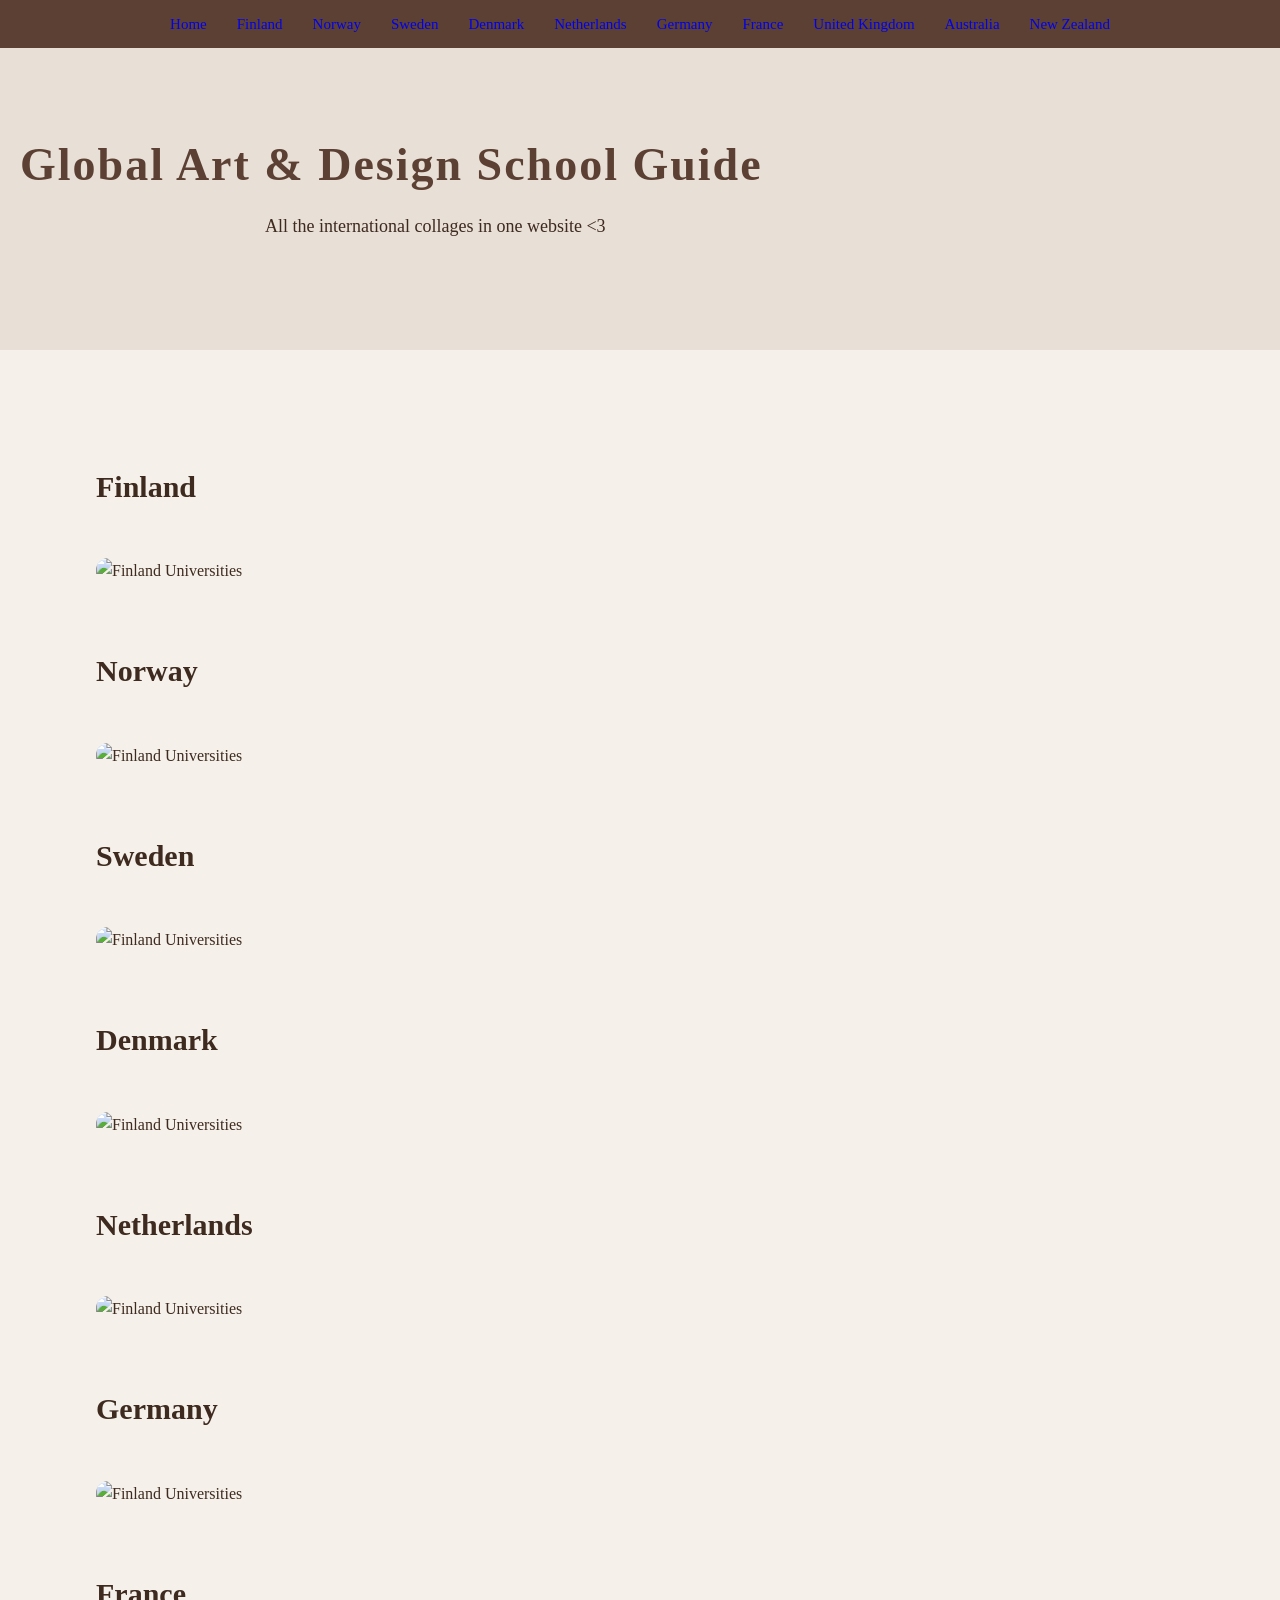
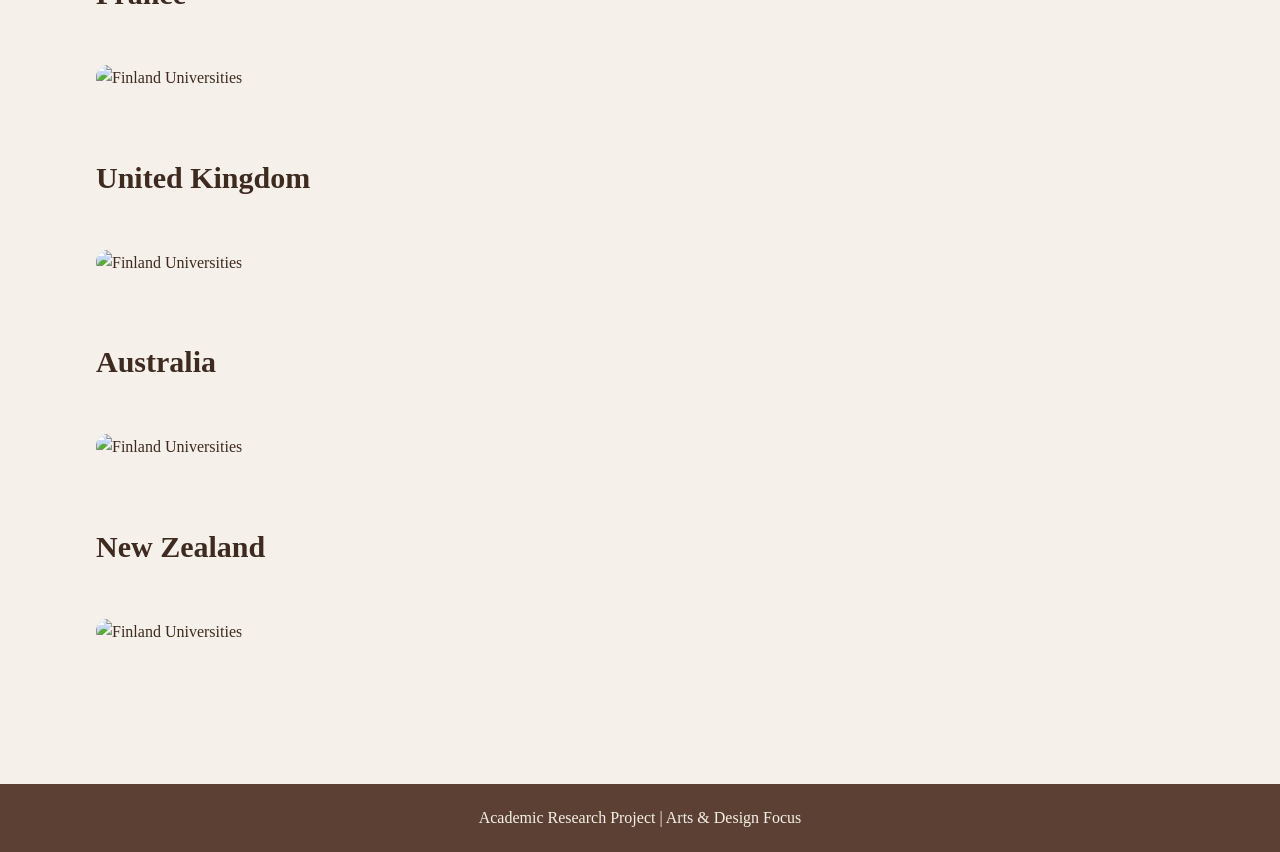
==== index.html @ 88b3e920 "index.html" ====
<!DOCTYPE html>
<html>
  <head>
    <title>Global Art and Design School Guide </title>
    <style>
      html{
        scrool-behavoir: smooth;
      }
      body{
        margin:0;
        font-family: cursive;
        background-color:#f5f1ea;
        color:#3e2a1f;
      }
      /*Navigation*/
      nav {
        background-color:#5c4033;
        padding: 15px 0;
        position: sticky;
        top:0;
        z-index:1000;
      }
      nav ul{
        list-style: none;
        display: flex;
        justify-content:center;
        gap: 30px;
        margin:0;
        padding:0;
      }
      nav a{
        text-decoration:none;
        color:f5f1wa;
        font-size:15px;
        letter-dpacing:1px;
      }
      nav a :hover{
        color:#e8dfd6;
      }
      /*header*/
      header{
        text-aling:center;
        padding:90px 20px;
        background-color:#e8dfd6;
      }
      header h1{
        margin:0;
        font-size: 46px;
        letter-spacing:2px;
        color:#5c4033;
      }
      header p{
        margin-top:20px;
        font-size:18px;
        max-width:750px;
        margin-left:auto;
        margin-right:auto;
        line-height:1.7;
      }
      .container{
        width:85%;
        margin:auto;
        padding:50px 0;
      }
      h2{
        boarder-bottom:3px solid #a67c52;
        padding-bottom: 10px;
        margin-top:70px;
        font-size:30px;
      }
      .country-intro{
        margin-top:15px;
        margin-bottom: 30px;
        font-size:16px;
        line-height:1.6;
      }
      .university-card{
        background-color:#e8dfd6;
        padding:25px;
        margin:25px 0;
        boder-left:6px solid #5c4033;
        boder-radius:8px;
      }
      .tag {
      display: inline-block;
      background-color: #a67c52;
      color: white;
      padding: 6px 12px;
      font-size: 13px;
      border-radius: 4px;
      margin-bottom: 10px;
    }

    footer {
      text-align: center;
      padding: 25px;
      background-color: #5c4033;
      color: #f5f1ea;
      margin-top: 60px;
    }
    .country-image {
      width: 100%;
      border-radius: 12px;
      margin-top: 20px;
    }
  </style>
</head>

<body>

<!-- NAVIGATION BAR -->

<nav>
  <ul>
    <li><a href="#home">Home</a></li>
    <li><a href="#finland">Finland</a></li>
    <li><a href="#norway">Norway</a></li>
    <li><a href="#sweden">Sweden</a></li>
    <li><a href="#denmark">Denmark</a></li>
    <li><a href="#netherlands">Netherlands</a></li>
    <li><a href="#germany">Germany</a></li>
    <li><a href="#france">France</a></li>
    <li><a href="#uk">United Kingdom</a></li>
    <li><a href="#australia">Australia</a></li>
    <li><a href="#newzealand">New Zealand</a></li>
  </ul>
</nav>
<!-- HOMEPAGE -->

<header id="home">
  <h1>Global Art & Design School Guide</h1>
  <p>
    All the international collages in one website <3
  </p>
</header>

<div class="container">

  <!-- FINLAND -->
  <section id="finland">
    <h2>Finland</h2>
   <div class="country-intro">
   <img src="finland.jpg" alt="Finland Universities" class="country-image">
   </div>
  </section>

  <!-- NORWAY -->
  <section id="norway">
    <h2>Norway</h2>
    <div class="country-intro">
    <img src="finland.jpg" alt="Finland Universities" class="country-image">
    </div>
  </section>

  <!-- SWEDEN -->
  <section id="sweden">
    <h2>Sweden</h2>
    <div class="country-intro">
    <img src="finland.jpg" alt="Finland Universities" class="country-image">
    </div>
  </section>

  <!-- DENMARK -->
  <section id="denmark">
    <h2>Denmark</h2>
    <div class="country-intro">
    <img src="finland.jpg" alt="Finland Universities" class="country-image">
    </div>
  </section>

  <!-- NETHERLANDS -->
  <section id="netherlands">
    <h2>Netherlands</h2>
    <div class="country-intro">
    <img src="finland.jpg" alt="Finland Universities" class="country-image">
    </div>
  </section>

  <!-- GERMANY -->
  <section id="germany">
    <h2>Germany</h2>
    <div class="country-intro">
    <img src="finland.jpg" alt="Finland Universities" class="country-image">
    </div>
  </section>

  <!-- FRANCE -->
  <section id="france">
    <h2>France</h2>
    <div class="country-intro">
    <img src="finland.jpg" alt="Finland Universities" class="country-image">
    </div>
  </section>

  <!-- UNITED KINGDOM -->
  <section id="uk">
    <h2>United Kingdom</h2>
    <div class="country-intro">
    <img src="finland.jpg" alt="Finland Universities" class="country-image">
    </div>
  </section>

  <!-- AUSTRALIA -->
  <section id="australia">
    <h2>Australia</h2>
    <div class="country-intro">
    <img src="finland.jpg" alt="Finland Universities" class="country-image">
    </div>
  </section>

  <!-- NEW ZEALAND -->
  <section id="newzealand">
    <h2>New Zealand</h2>
    <div class="country-intro">
    <img src="finland.jpg" alt="Finland Universities" class="country-image">
    </div>
  </section>

</div>

<footer>
  Academic Research Project | Arts & Design Focus
</footer>

</body>
</html>
        
        
      
        
    </style>
  </head>
</html>
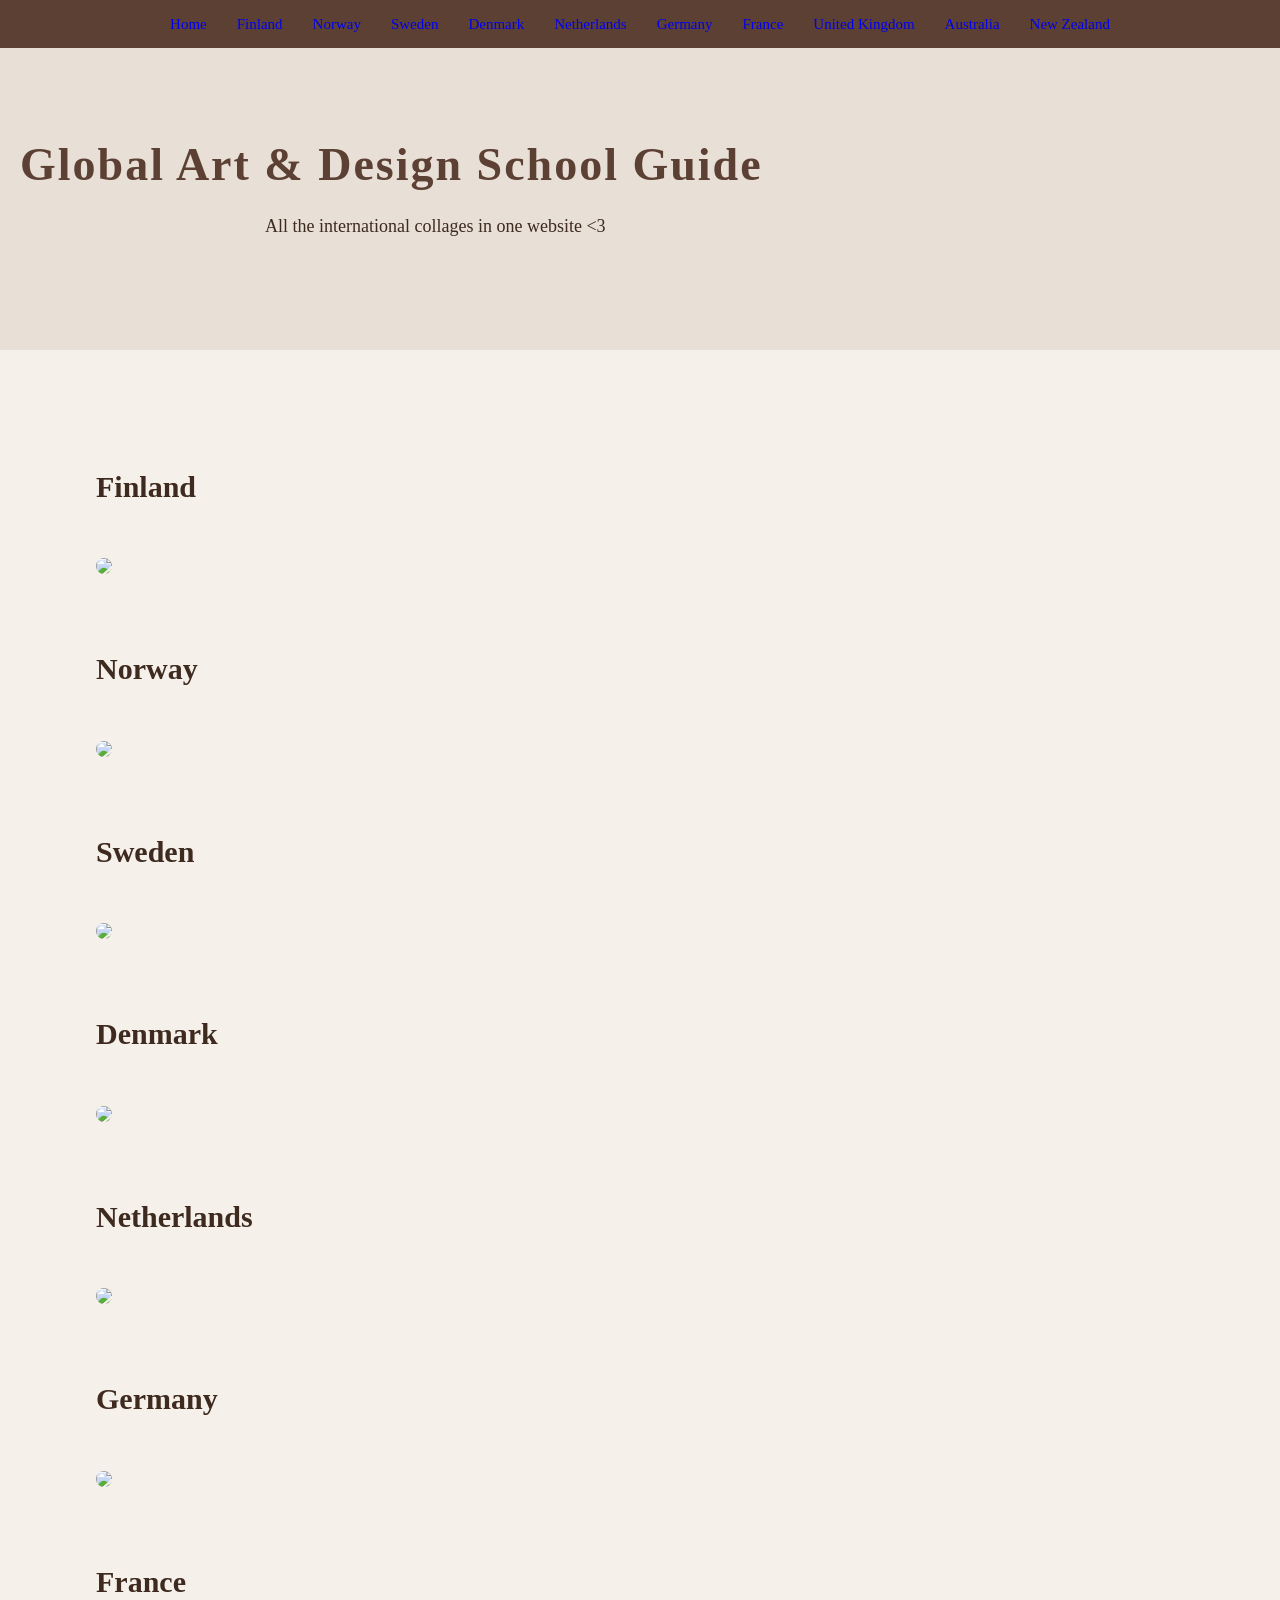
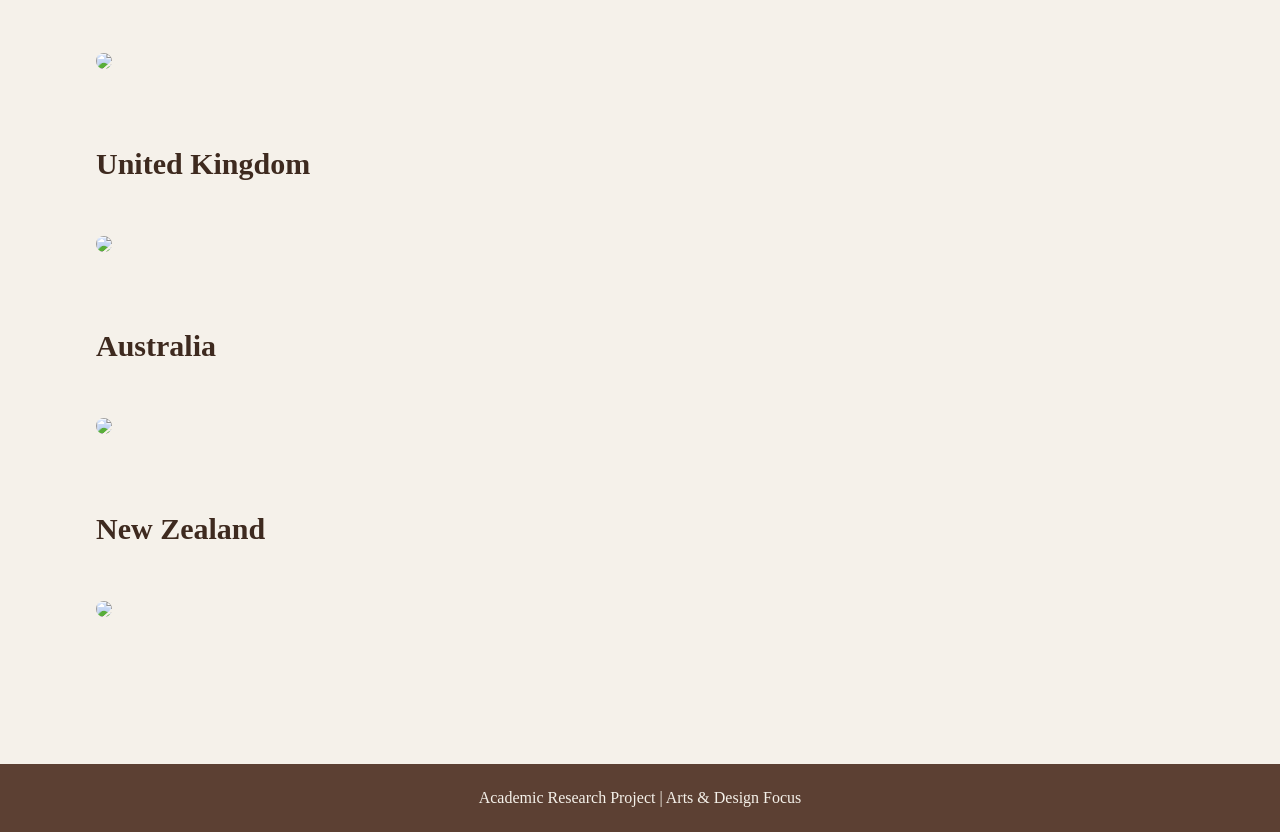
==== commit b23590c6: "index.html" ====
--- a/index.html
+++ b/index.html
@@ -140,7 +140,7 @@
   <section id="finland">
     <h2>Finland</h2>
    <div class="country-intro">
-   <img src="finland.jpg" alt="Finland Universities" class="country-image">
+   <img src="finland.jpg" class="country-image">
    </div>
   </section>
 
@@ -148,7 +148,7 @@
   <section id="norway">
     <h2>Norway</h2>
     <div class="country-intro">
-    <img src="finland.jpg" alt="Finland Universities" class="country-image">
+    <img src="norway.jpg" class="country-image">
     </div>
   </section>
 
@@ -156,7 +156,7 @@
   <section id="sweden">
     <h2>Sweden</h2>
     <div class="country-intro">
-    <img src="finland.jpg" alt="Finland Universities" class="country-image">
+    <img src="sweden.jpg" class="country-image">
     </div>
   </section>
 
@@ -164,7 +164,7 @@
   <section id="denmark">
     <h2>Denmark</h2>
     <div class="country-intro">
-    <img src="finland.jpg" alt="Finland Universities" class="country-image">
+    <img src="denmark.jpg" class="country-image">
     </div>
   </section>
 
@@ -172,7 +172,7 @@
   <section id="netherlands">
     <h2>Netherlands</h2>
     <div class="country-intro">
-    <img src="finland.jpg" alt="Finland Universities" class="country-image">
+    <img src="netherlands.jpg" class="country-image">
     </div>
   </section>
 
@@ -180,7 +180,7 @@
   <section id="germany">
     <h2>Germany</h2>
     <div class="country-intro">
-    <img src="finland.jpg" alt="Finland Universities" class="country-image">
+    <img src="germany.jpg" class="country-image">
     </div>
   </section>
 
@@ -188,7 +188,7 @@
   <section id="france">
     <h2>France</h2>
     <div class="country-intro">
-    <img src="finland.jpg" alt="Finland Universities" class="country-image">
+    <img src="france.jpg" class="country-image">
     </div>
   </section>
 
@@ -196,7 +196,7 @@
   <section id="uk">
     <h2>United Kingdom</h2>
     <div class="country-intro">
-    <img src="finland.jpg" alt="Finland Universities" class="country-image">
+    <img src="united kingdom.jpg" class="country-image">
     </div>
   </section>
 
@@ -204,7 +204,7 @@
   <section id="australia">
     <h2>Australia</h2>
     <div class="country-intro">
-    <img src="finland.jpg" alt="Finland Universities" class="country-image">
+    <img src="australia.jpg" class="country-image">
     </div>
   </section>
 
@@ -212,7 +212,7 @@
   <section id="newzealand">
     <h2>New Zealand</h2>
     <div class="country-intro">
-    <img src="finland.jpg" alt="Finland Universities" class="country-image">
+    <img src="new zealand.jpg" class="country-image">
     </div>
   </section>
 
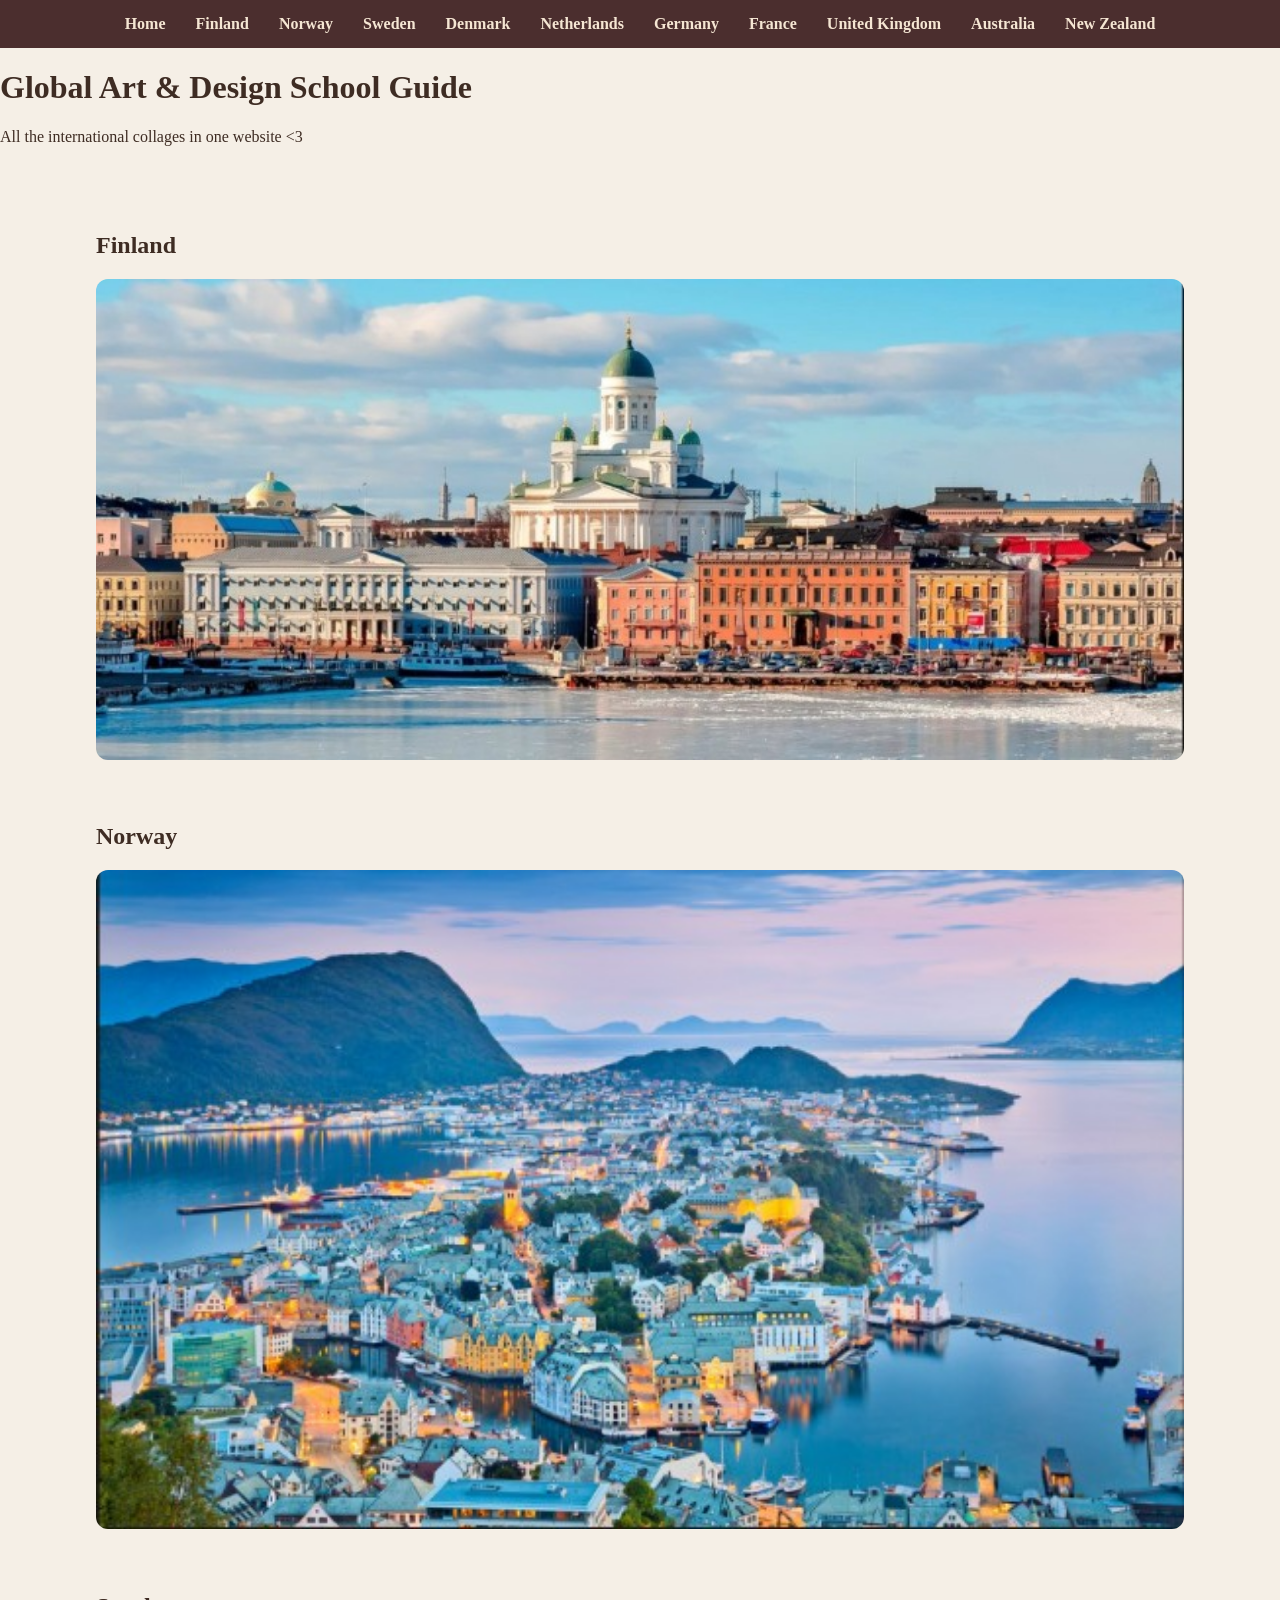
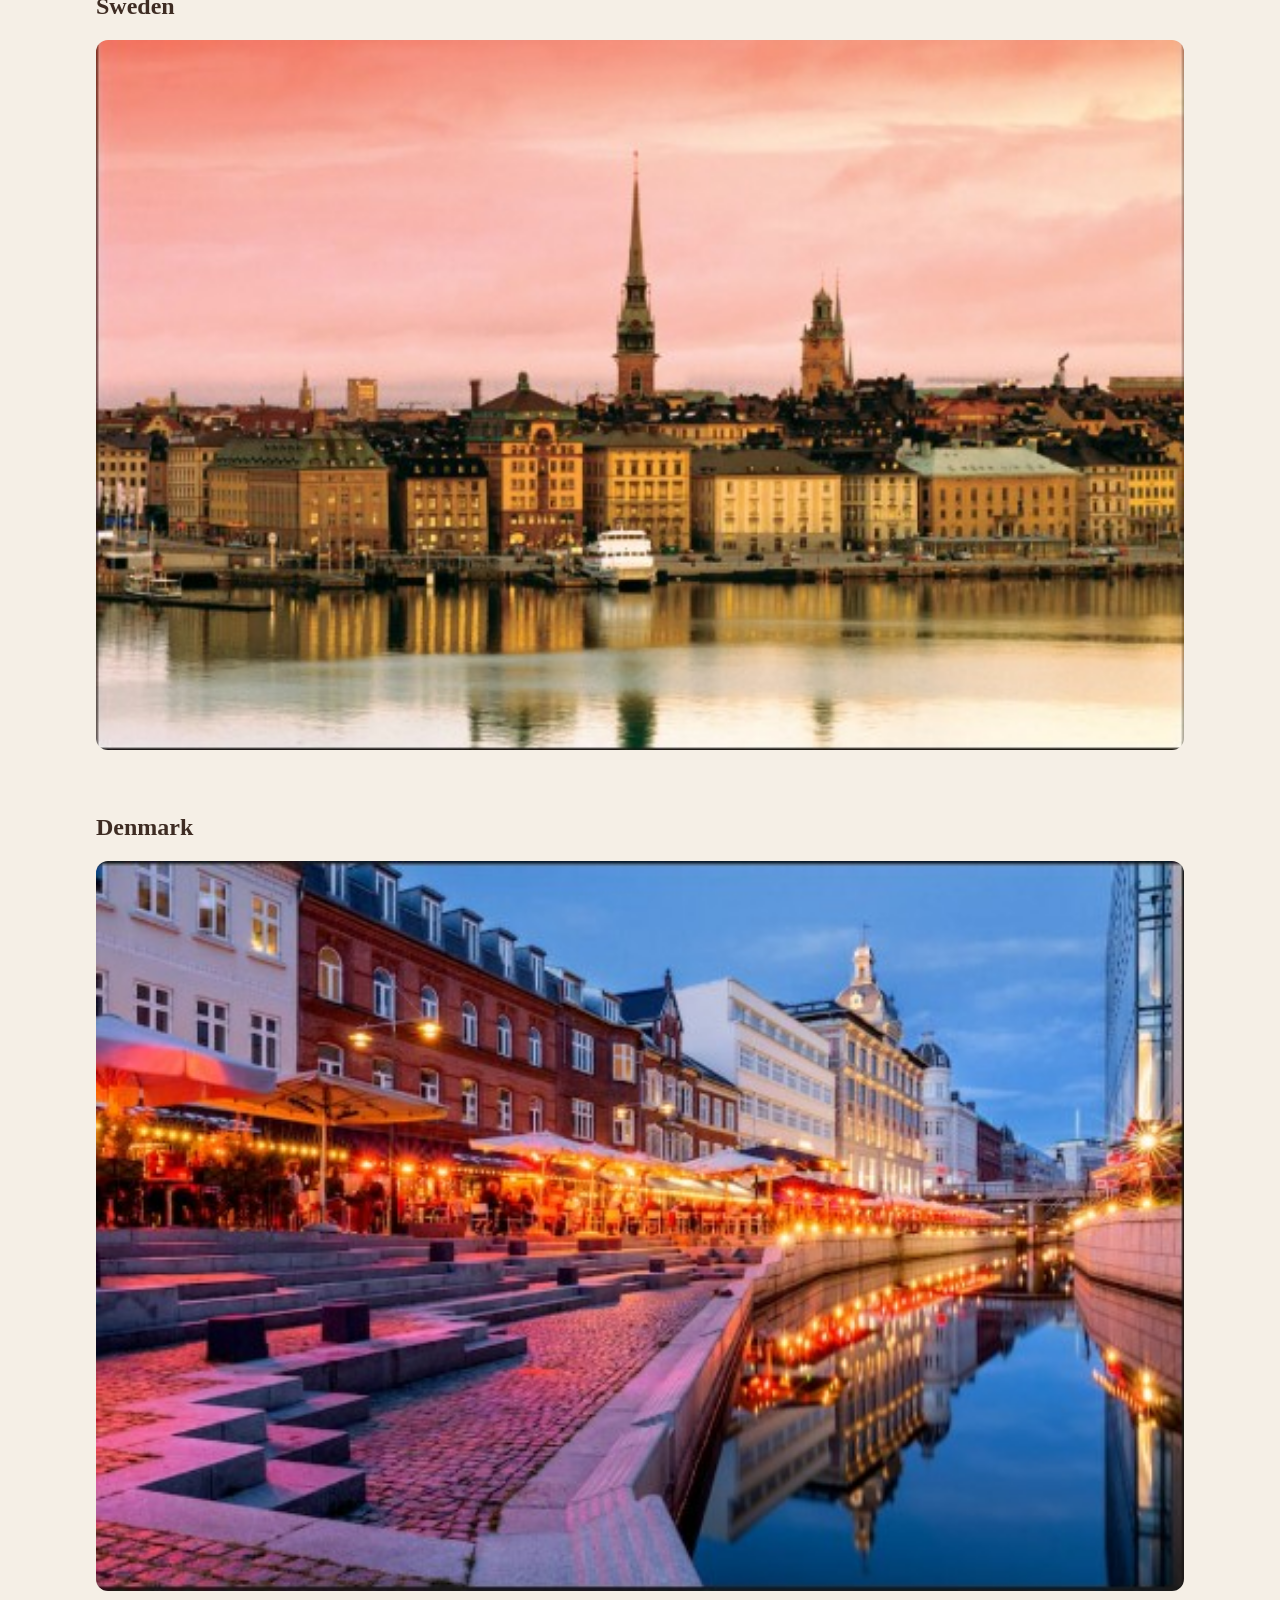
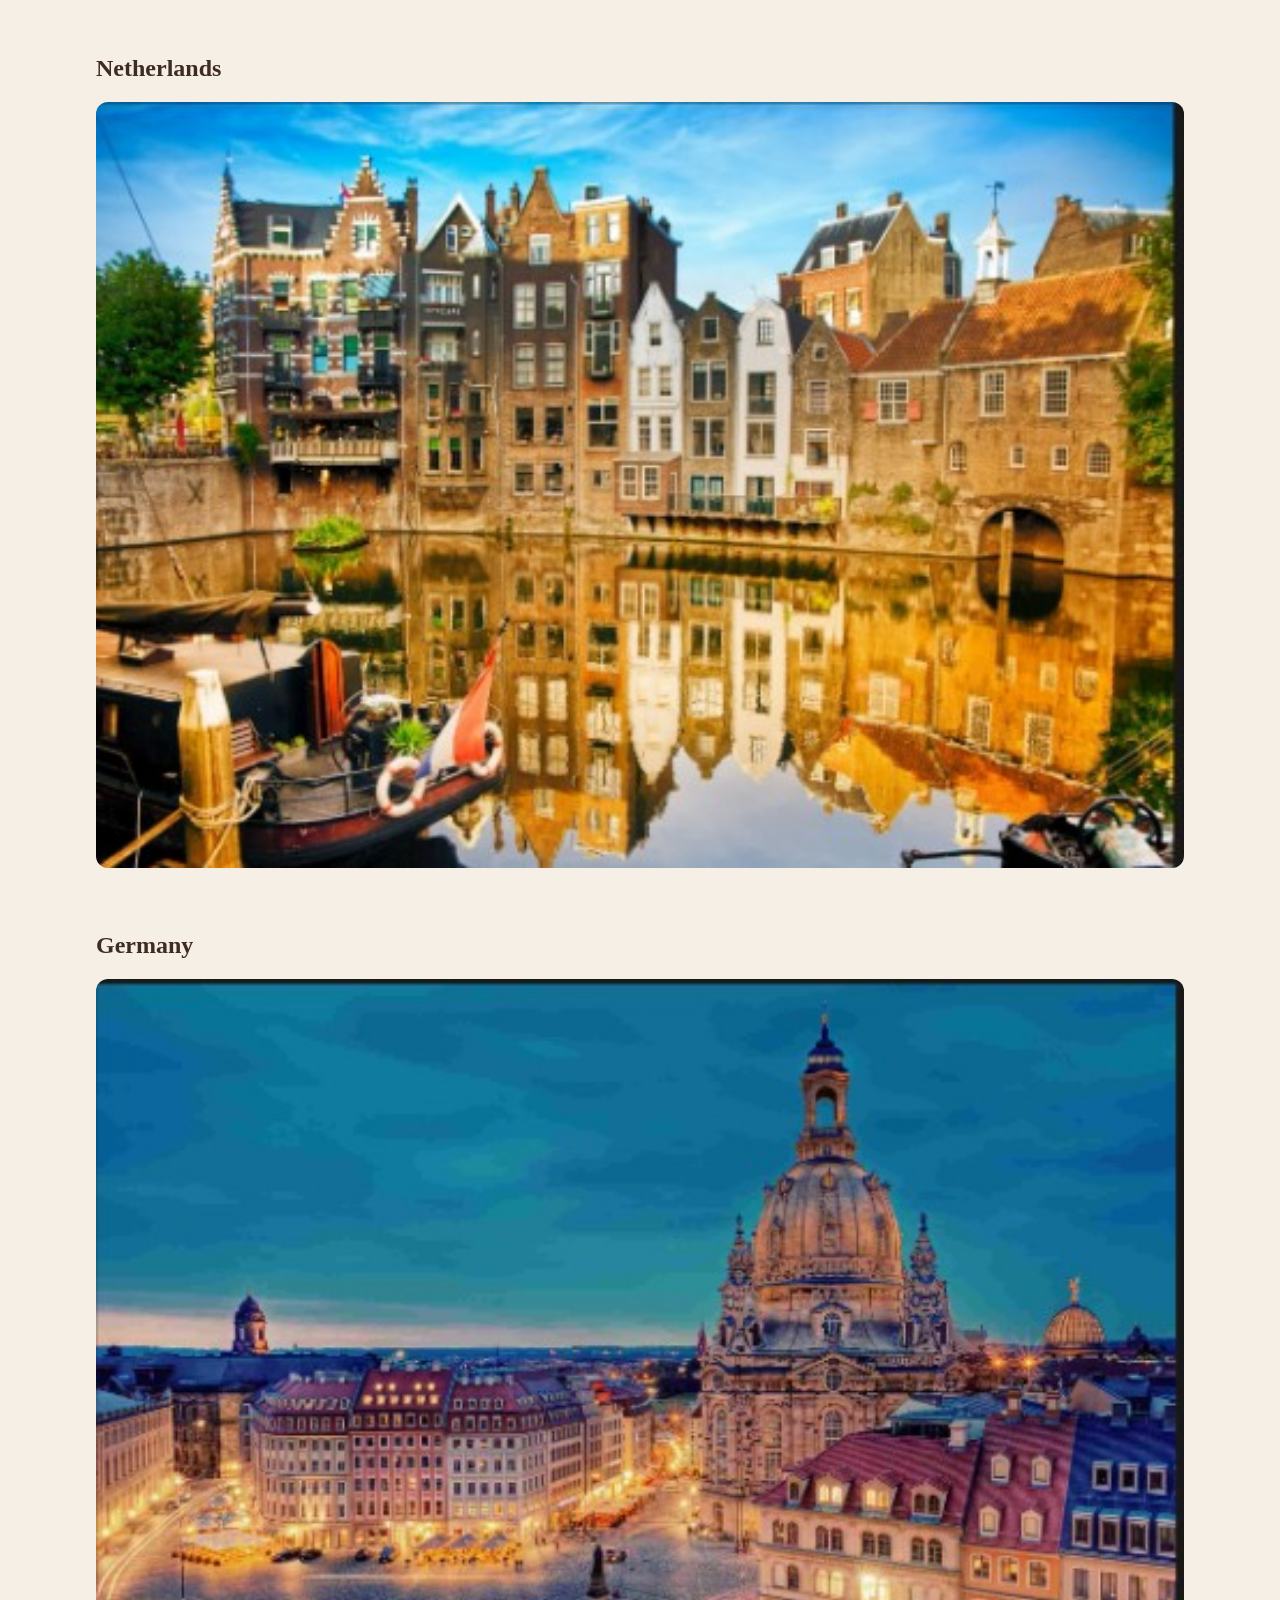
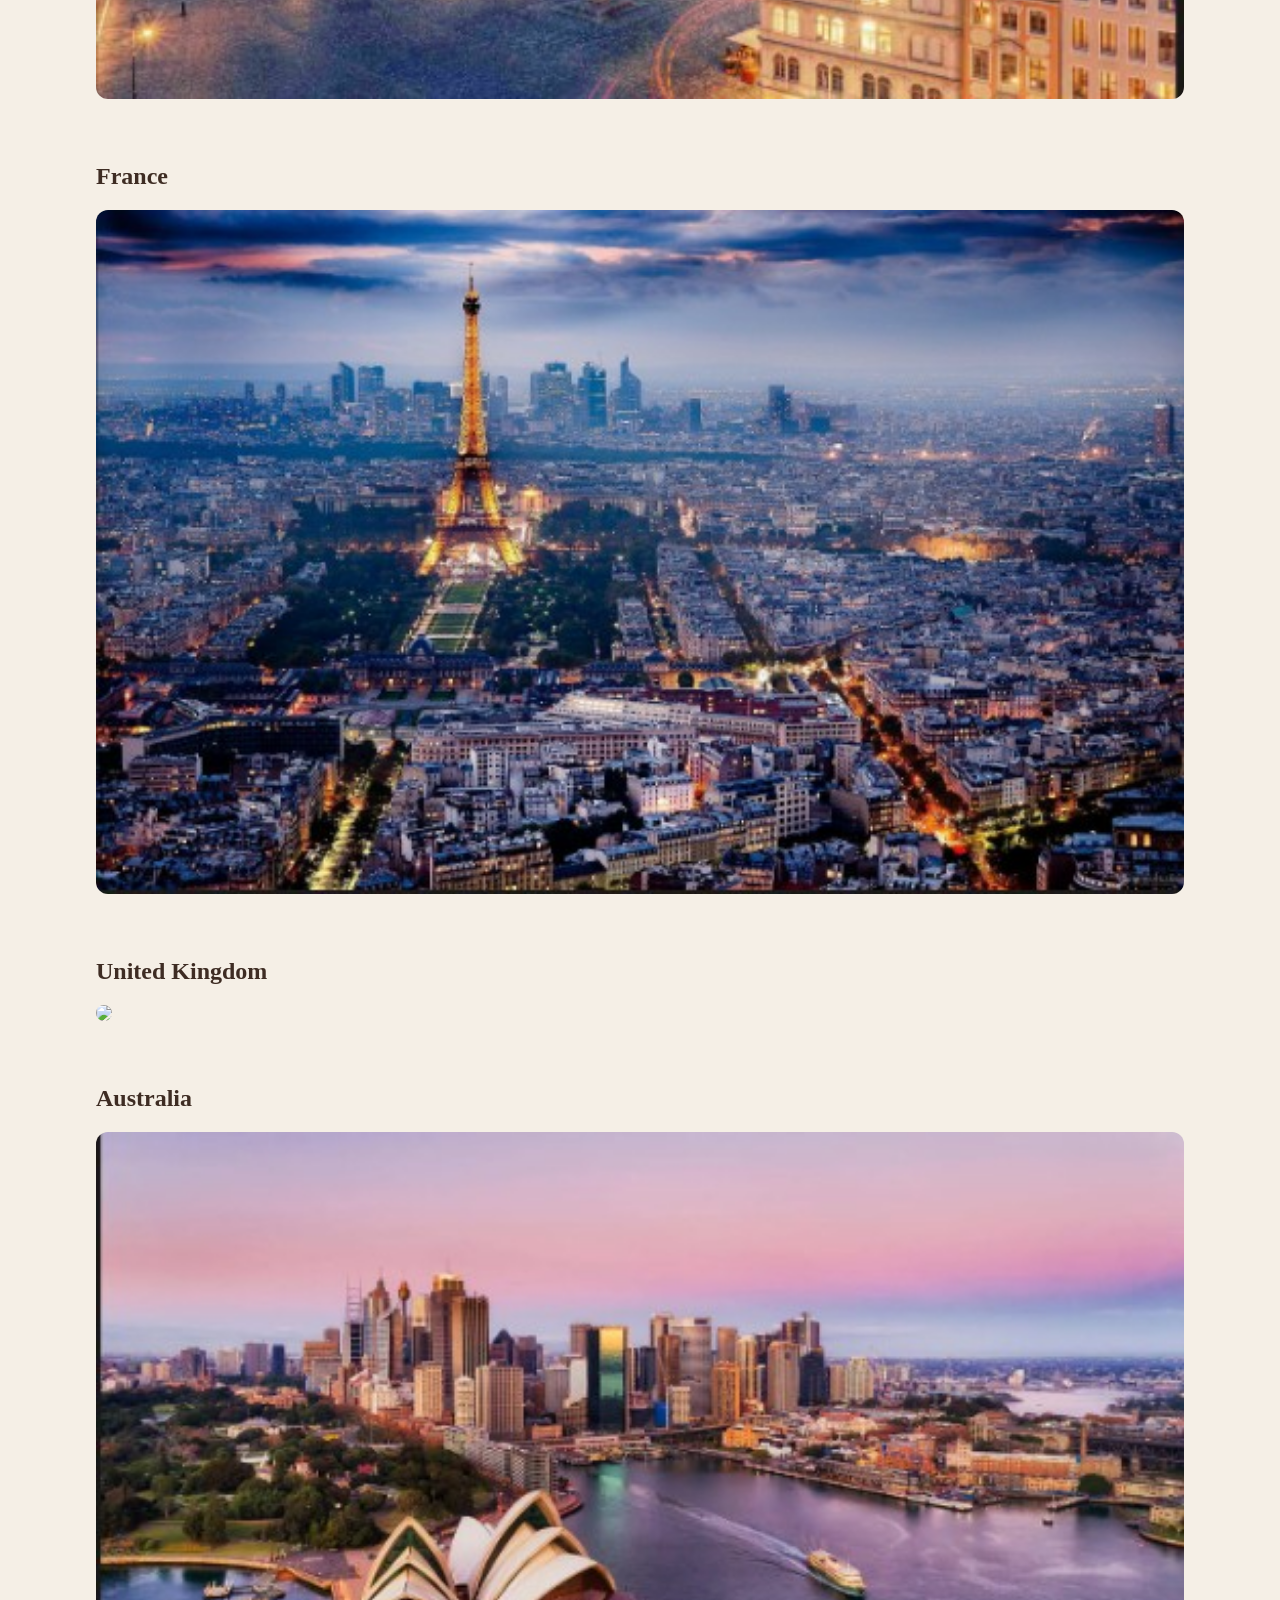
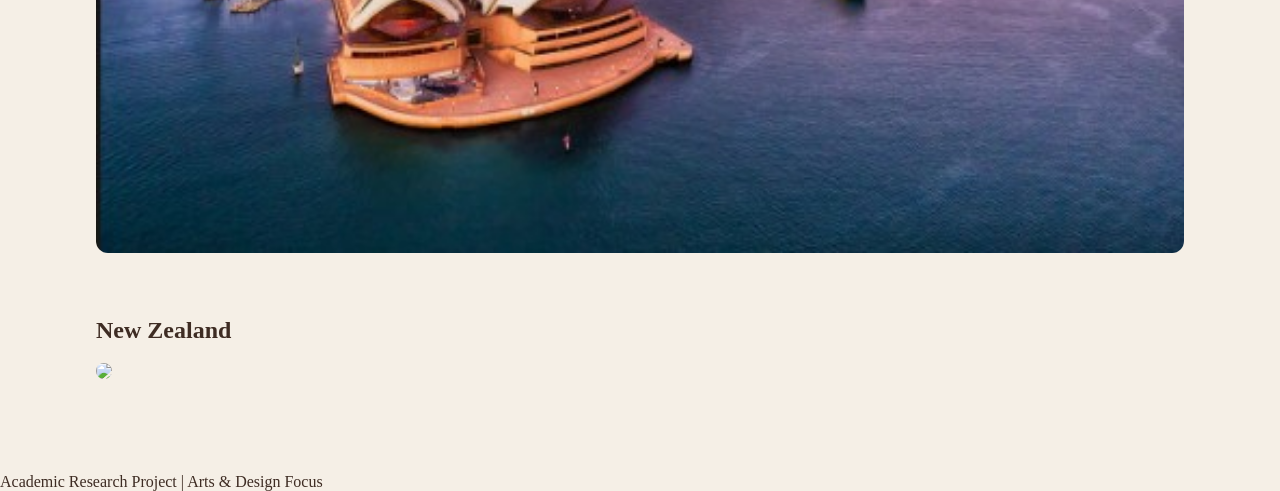
==== commit 783f1da4: "index.html" ====
--- a/index.html
+++ b/index.html
@@ -2,108 +2,7 @@
 <html>
   <head>
     <title>Global Art and Design School Guide </title>
-    <style>
-      html{
-        scrool-behavoir: smooth;
-      }
-      body{
-        margin:0;
-        font-family: cursive;
-        background-color:#f5f1ea;
-        color:#3e2a1f;
-      }
-      /*Navigation*/
-      nav {
-        background-color:#5c4033;
-        padding: 15px 0;
-        position: sticky;
-        top:0;
-        z-index:1000;
-      }
-      nav ul{
-        list-style: none;
-        display: flex;
-        justify-content:center;
-        gap: 30px;
-        margin:0;
-        padding:0;
-      }
-      nav a{
-        text-decoration:none;
-        color:f5f1wa;
-        font-size:15px;
-        letter-dpacing:1px;
-      }
-      nav a :hover{
-        color:#e8dfd6;
-      }
-      /*header*/
-      header{
-        text-aling:center;
-        padding:90px 20px;
-        background-color:#e8dfd6;
-      }
-      header h1{
-        margin:0;
-        font-size: 46px;
-        letter-spacing:2px;
-        color:#5c4033;
-      }
-      header p{
-        margin-top:20px;
-        font-size:18px;
-        max-width:750px;
-        margin-left:auto;
-        margin-right:auto;
-        line-height:1.7;
-      }
-      .container{
-        width:85%;
-        margin:auto;
-        padding:50px 0;
-      }
-      h2{
-        boarder-bottom:3px solid #a67c52;
-        padding-bottom: 10px;
-        margin-top:70px;
-        font-size:30px;
-      }
-      .country-intro{
-        margin-top:15px;
-        margin-bottom: 30px;
-        font-size:16px;
-        line-height:1.6;
-      }
-      .university-card{
-        background-color:#e8dfd6;
-        padding:25px;
-        margin:25px 0;
-        boder-left:6px solid #5c4033;
-        boder-radius:8px;
-      }
-      .tag {
-      display: inline-block;
-      background-color: #a67c52;
-      color: white;
-      padding: 6px 12px;
-      font-size: 13px;
-      border-radius: 4px;
-      margin-bottom: 10px;
-    }
-
-    footer {
-      text-align: center;
-      padding: 25px;
-      background-color: #5c4033;
-      color: #f5f1ea;
-      margin-top: 60px;
-    }
-    .country-image {
-      width: 100%;
-      border-radius: 12px;
-      margin-top: 20px;
-    }
-  </style>
+    <link rel="stylesheet" href="style.css">
 </head>
 
 <body>
--- a/style.css
+++ b/style.css
@@ -0,0 +1,67 @@
+/* GENERAL */
+body {
+  margin: 0;
+  font-family: Georgia, serif;
+  background-color: #f5efe6;
+  color: #3e2c23;
+}
+
+/* NAVIGATION */
+nav {
+  background-color: #4b2e2e;
+  padding: 15px 0;
+}
+
+nav ul {
+  list-style: none;
+  display: flex;
+  justify-content: center;
+  gap: 30px;
+  margin: 0;
+  padding: 0;
+}
+
+nav a {
+  color: #f5e6d3;
+  text-decoration: none;
+  font-weight: bold;
+}
+
+nav a:hover {
+  color: #d2b48c;
+}
+
+/* CONTAINER */
+.container {
+  width: 85%;
+  margin: auto;
+  padding: 50px 0;
+}
+
+/* SECTION TITLE */
+.section-title {
+  border-bottom: 2px solid #c2a27c;
+  padding-bottom: 10px;
+  margin-bottom: 25px;
+}
+
+/* IMAGE */
+.country-image {
+  width: 100%;
+  border-radius: 12px;
+  margin-bottom: 40px;
+}
+
+/* UNIVERSITY CARD */
+.university {
+  background-color: #fff8f0;
+  padding: 25px;
+  border-radius: 12px;
+  margin-bottom: 30px;
+  box-shadow: 0 4px 10px rgba(0,0,0,0.08);
+}
+
+.university h3 {
+  margin-top: 0;
+  color: #5c3a2e;
+}
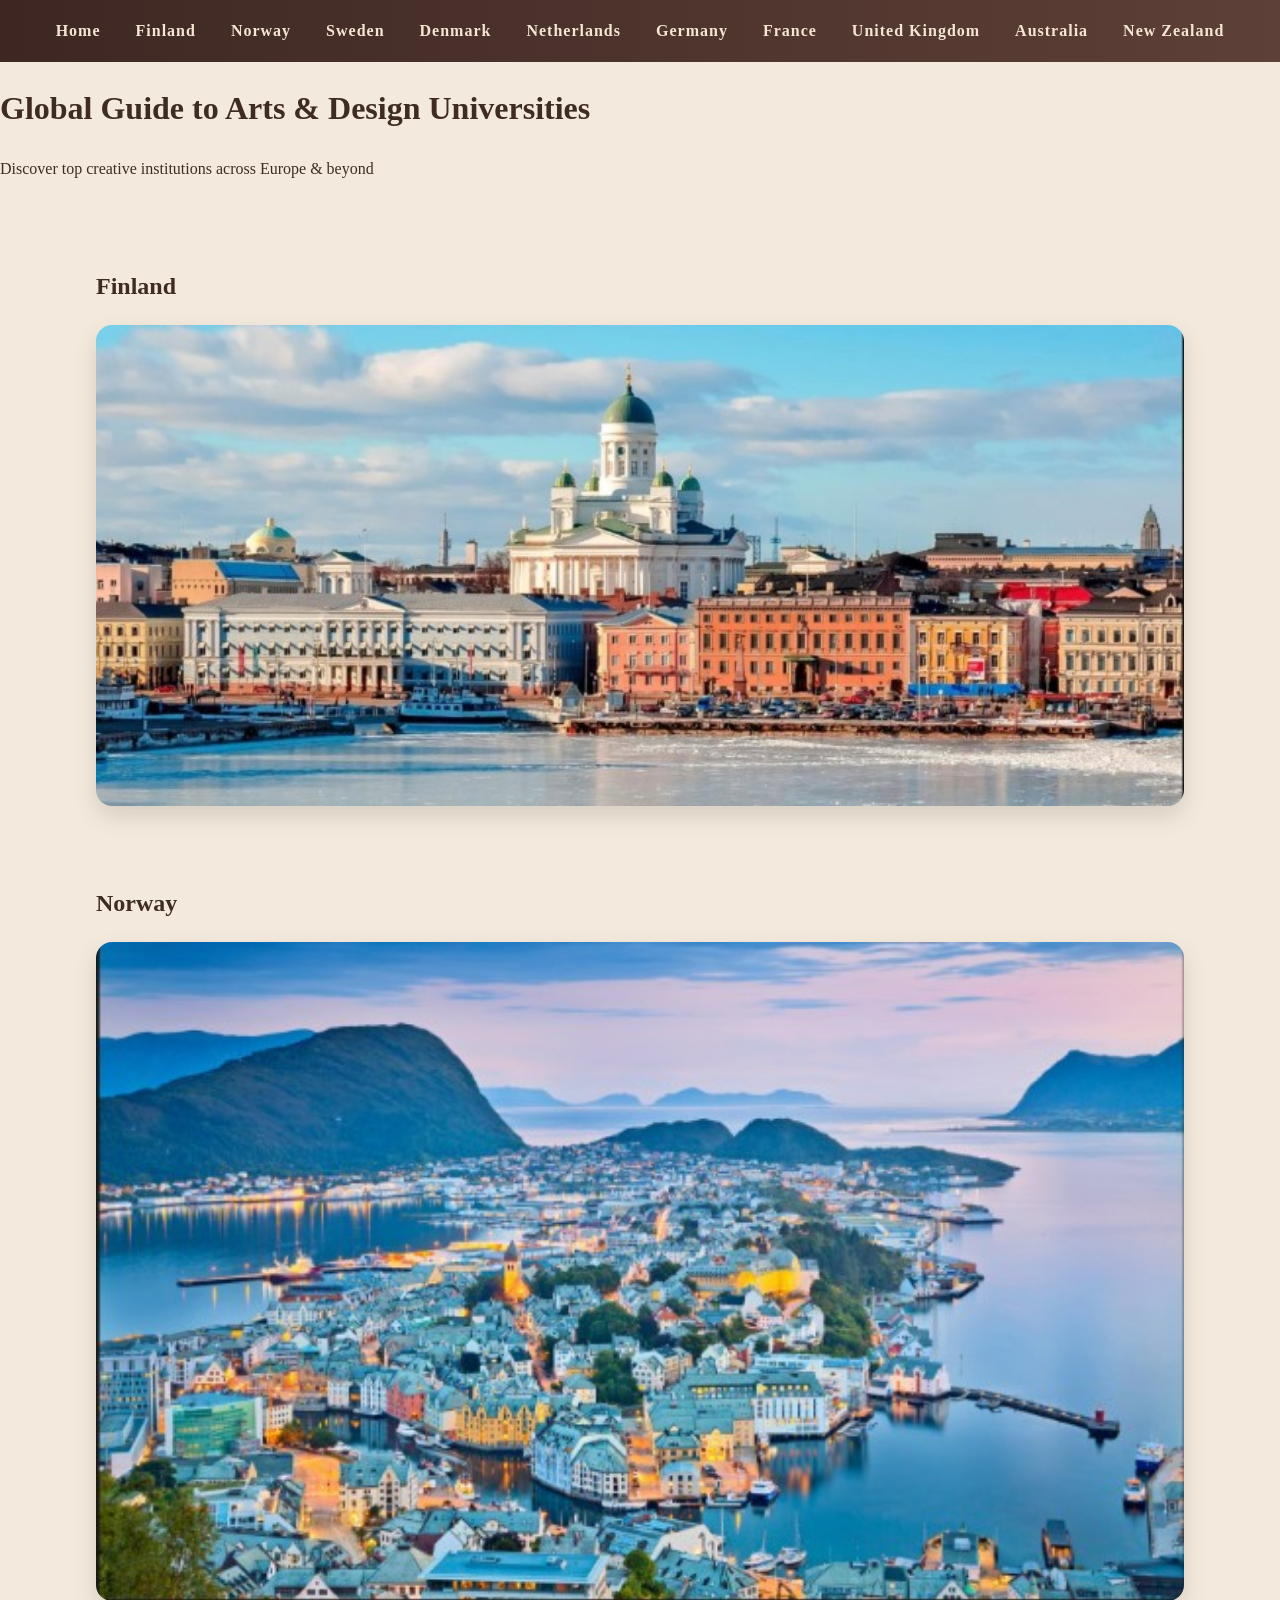
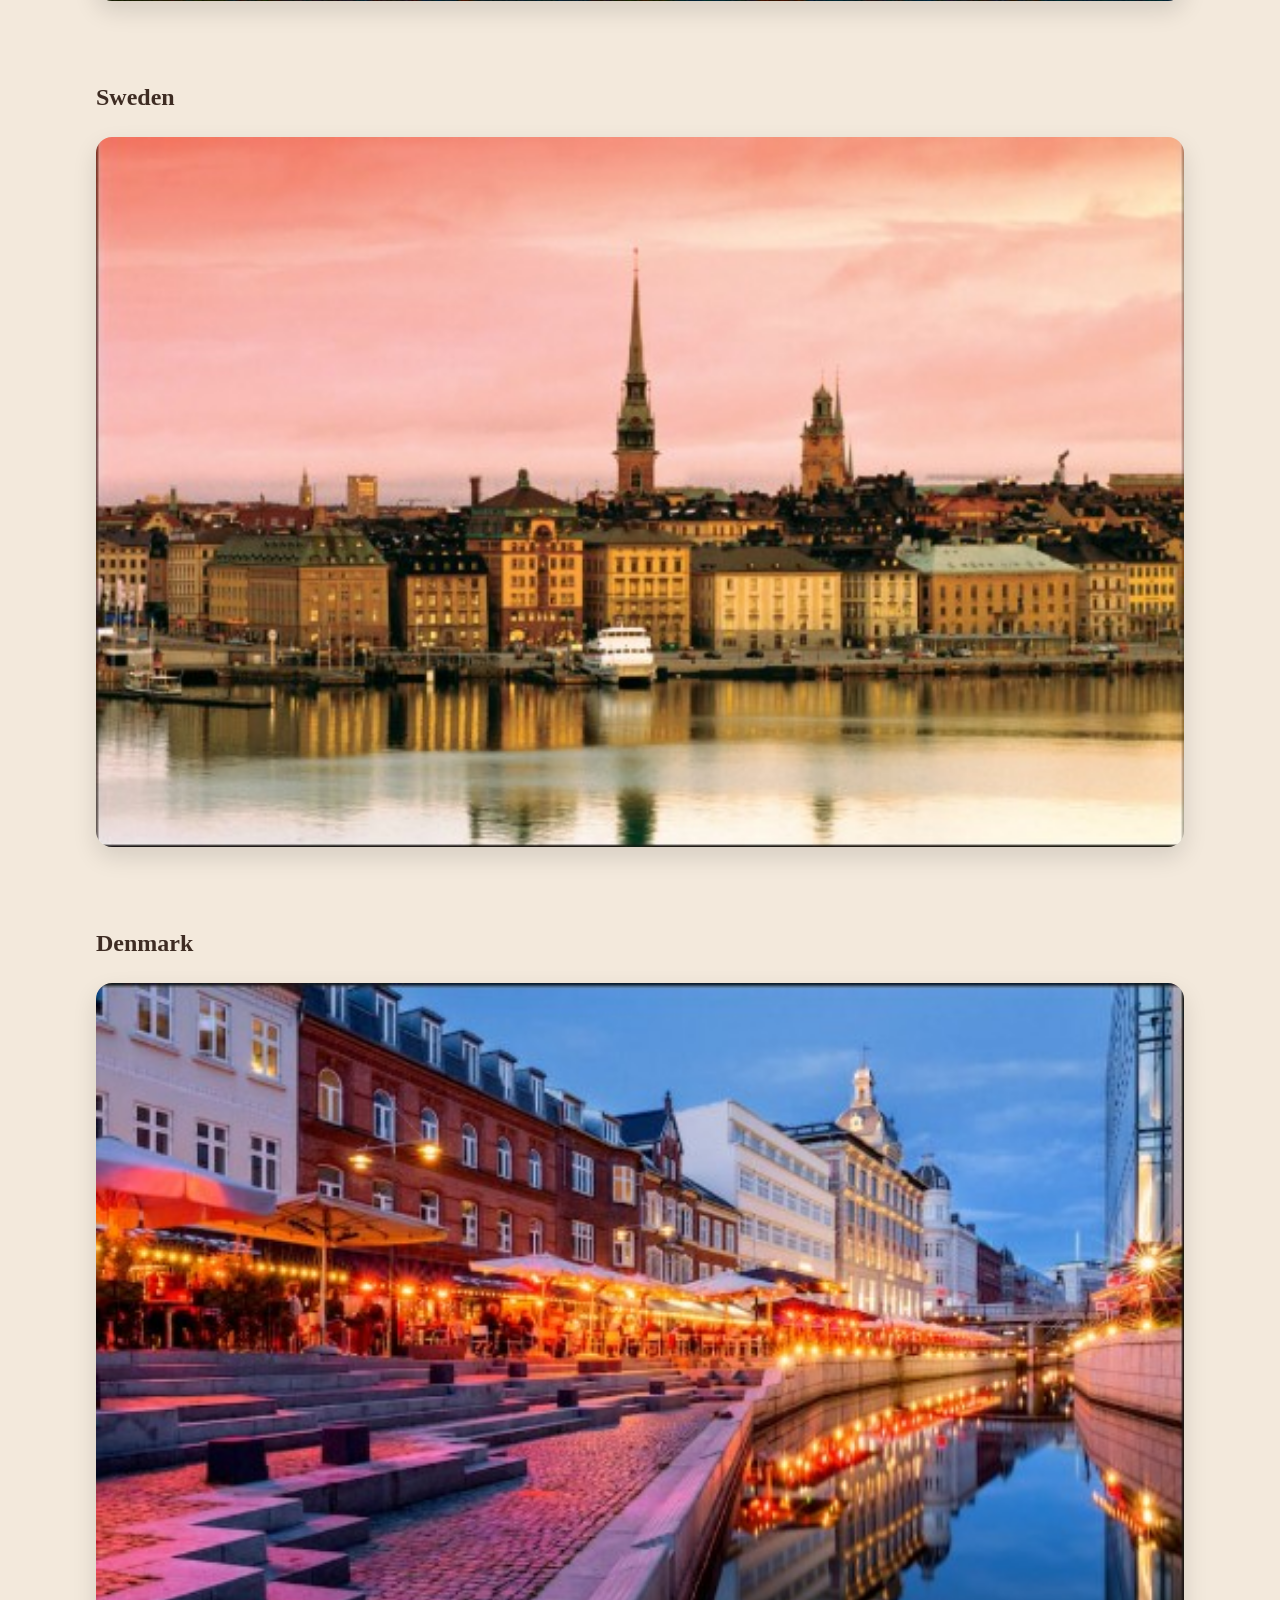
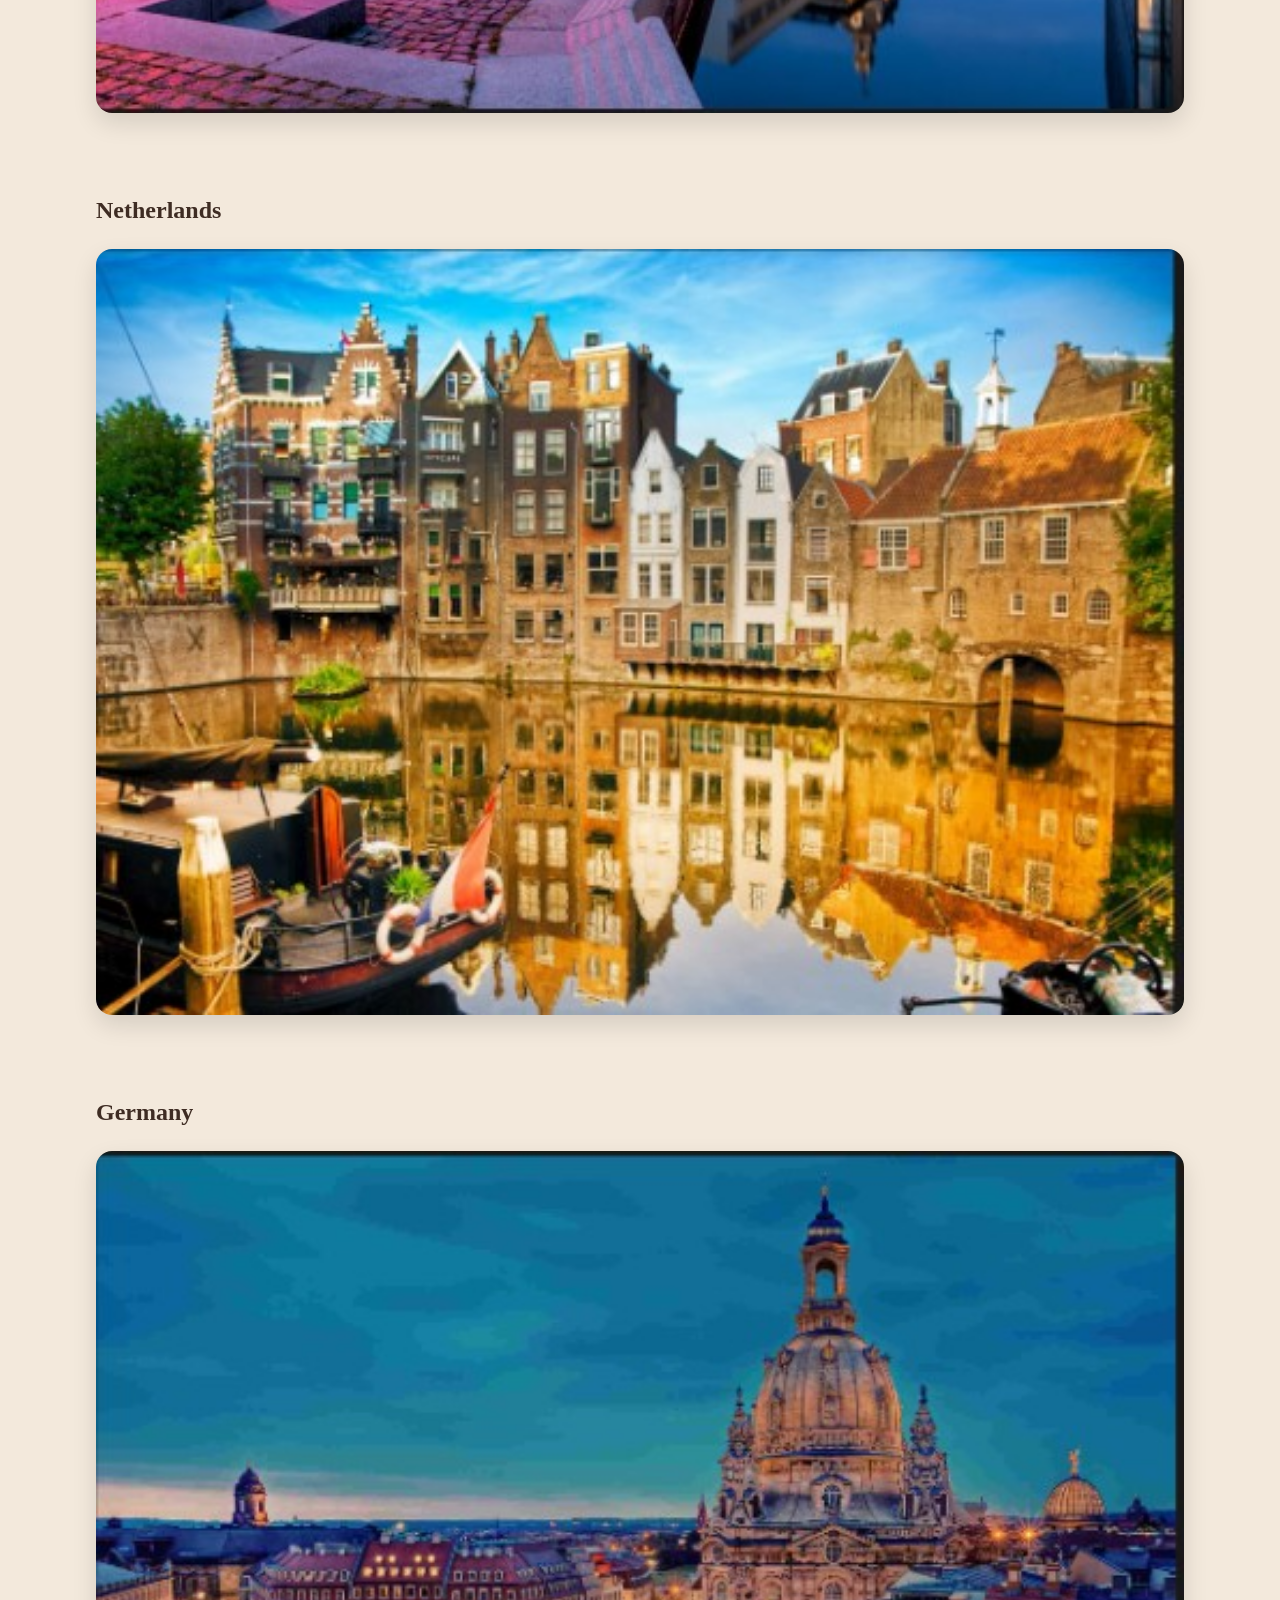
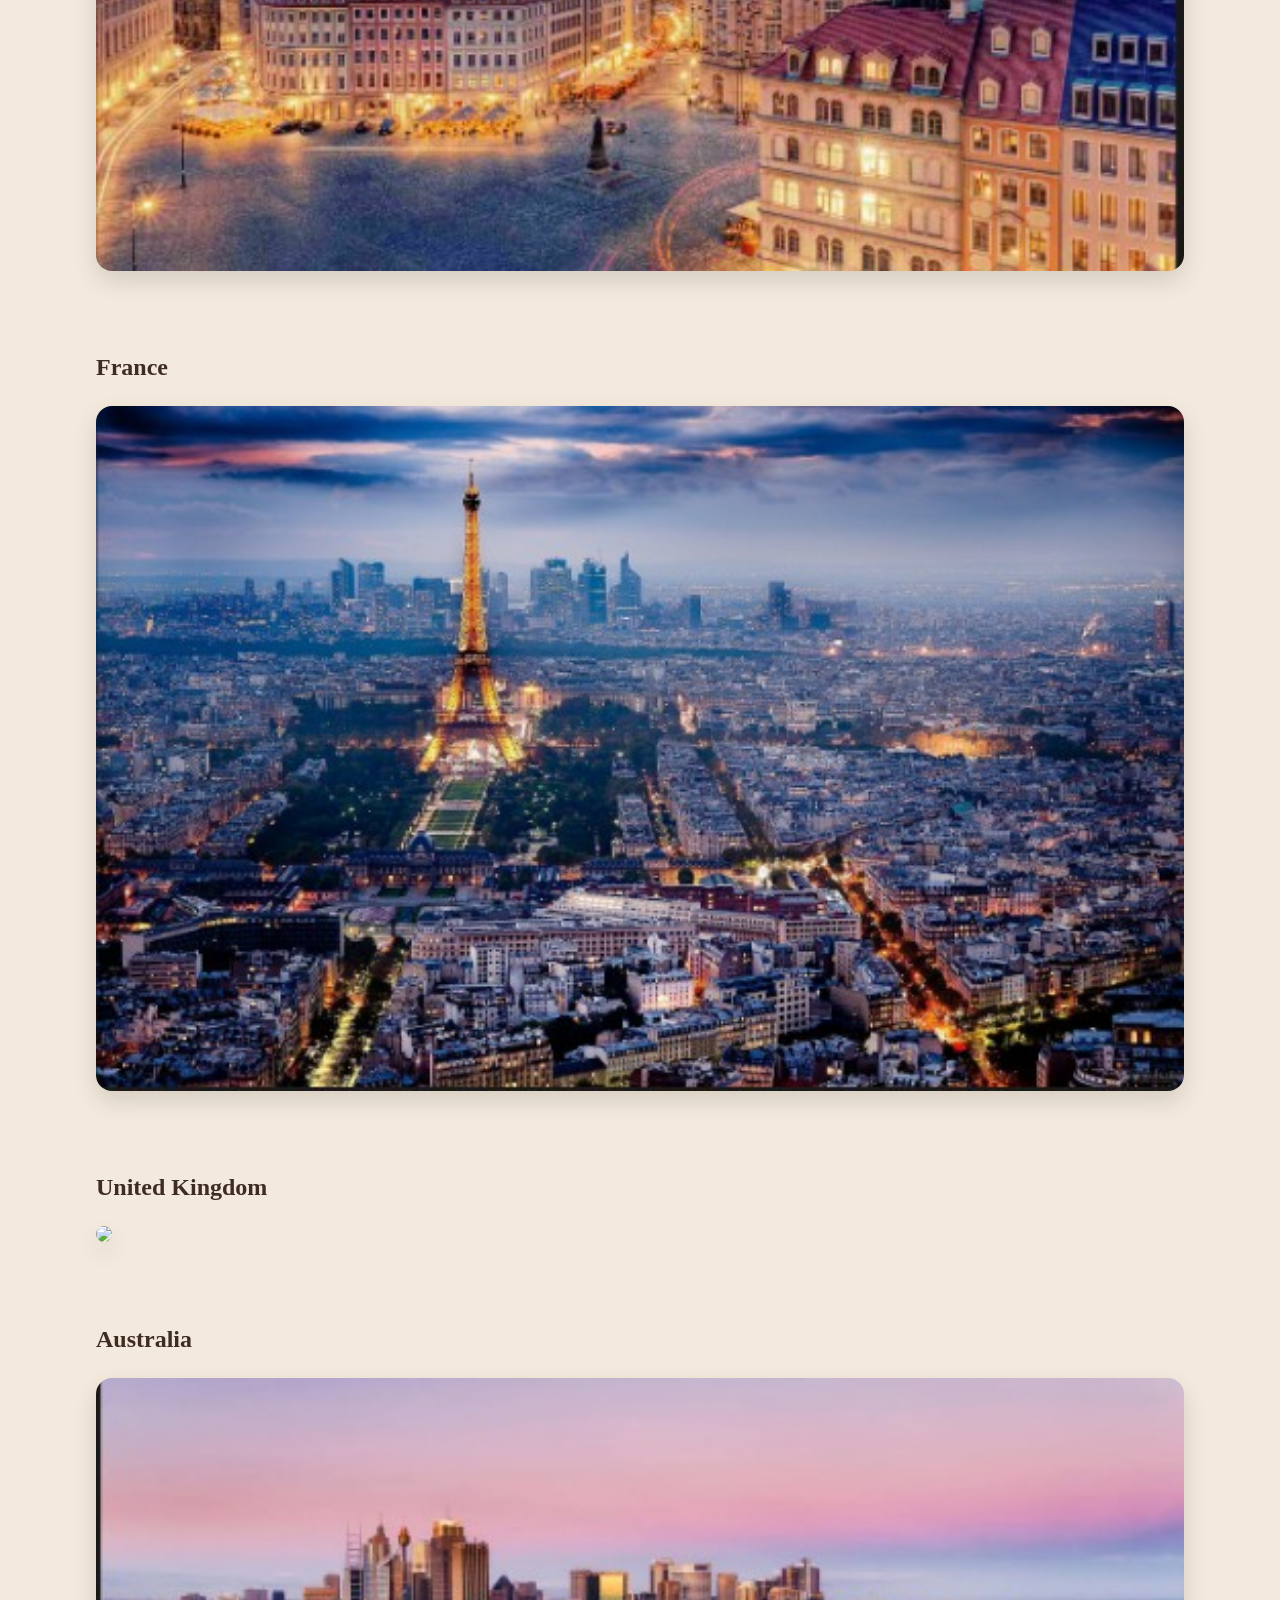
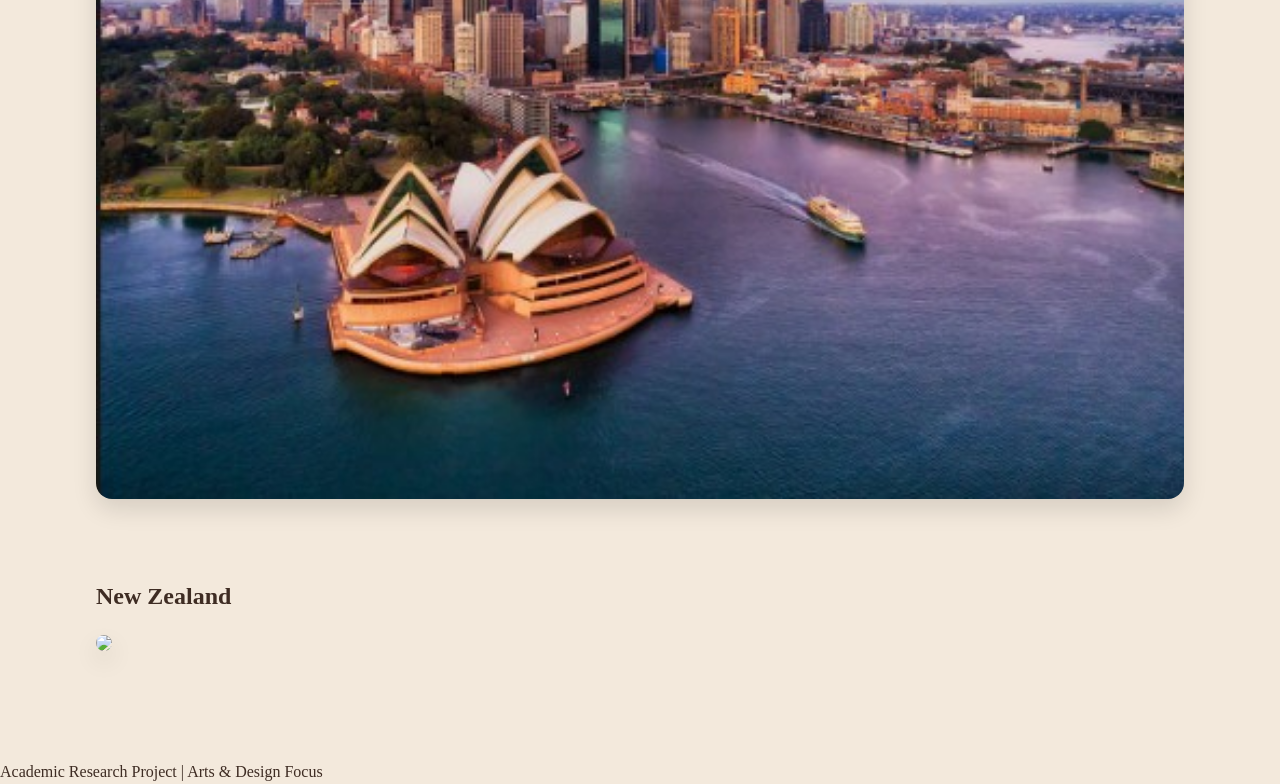
==== commit e45d8952: "Update index.html" ====
--- a/index.html
+++ b/index.html
@@ -1,8 +1,9 @@
 <!DOCTYPE html>
 <html>
   <head>
-    <title>Global Art and Design School Guide </title>
-    <link rel="stylesheet" href="style.css">
+  <meta charset="UTF-8">
+  <title>Home</title>
+  <link rel="stylesheet" href="style.css">
 </head>
 
 <body>
@@ -11,8 +12,8 @@
 
 <nav>
   <ul>
-    <li><a href="#home">Home</a></li>
-    <li><a href="#finland">Finland</a></li>
+    <li><a href="index.html">Home</a></li>
+    <li><a href="finland.html">Finland</a></li>
     <li><a href="#norway">Norway</a></li>
     <li><a href="#sweden">Sweden</a></li>
     <li><a href="#denmark">Denmark</a></li>
@@ -26,11 +27,11 @@
 </nav>
 <!-- HOMEPAGE -->
 
-<header id="home">
-  <h1>Global Art & Design School Guide</h1>
-  <p>
-    All the international collages in one website <3
-  </p>
+<header class="hero">
+    <h1>Global Guide to Arts & Design Universities</h1>
+    <p class="subtitle">
+        Discover top creative institutions across Europe & beyond
+    </p>
 </header>
 
 <div class="container">
--- a/style.css
+++ b/style.css
@@ -1,22 +1,26 @@
 /* GENERAL */
 body {
   margin: 0;
-  font-family: Georgia, serif;
-  background-color: #f5efe6;
+  font-family: 'Georgia', serif;
+  background-color: #f3e9dc;
   color: #3e2c23;
+  line-height: 1.6;
 }
 
 /* NAVIGATION */
 nav {
-  background-color: #4b2e2e;
-  padding: 15px 0;
+  background: linear-gradient(to right, #3e2723, #5d4037);
+  padding: 18px 0;
+  position: sticky;
+  top: 0;
+  z-index: 1000;
 }
 
 nav ul {
   list-style: none;
   display: flex;
   justify-content: center;
-  gap: 30px;
+  gap: 35px;
   margin: 0;
   padding: 0;
 }
@@ -24,13 +28,31 @@
 nav a {
   color: #f5e6d3;
   text-decoration: none;
-  font-weight: bold;
+  font-weight: 600;
+  letter-spacing: 1px;
+  position: relative;
+  transition: 0.3s ease;
+}
+
+/* Underline animation */
+nav a::after {
+  content: "";
+  position: absolute;
+  width: 0%;
+  height: 2px;
+  left: 0;
+  bottom: -5px;
+  background-color: #d7b899;
+  transition: 0.3s ease;
 }
 
 nav a:hover {
-  color: #d2b48c;
+  color: #ffe0c2;
 }
 
+nav a:hover::after {
+  width: 100%;
+}
 /* CONTAINER */
 .container {
   width: 85%;
@@ -40,28 +62,46 @@
 
 /* SECTION TITLE */
 .section-title {
-  border-bottom: 2px solid #c2a27c;
-  padding-bottom: 10px;
-  margin-bottom: 25px;
+  font-size: 32px;
+  border-left: 5px solid #c6a27e;
+  padding-left: 15px;
+  margin-bottom: 40px;
 }
 
 /* IMAGE */
 .country-image {
   width: 100%;
-  border-radius: 12px;
-  margin-bottom: 40px;
+  border-radius: 16px;
+  margin-bottom: 50px;
+  box-shadow: 0 10px 25px rgba(0,0,0,0.12);
 }
 
 /* UNIVERSITY CARD */
 .university {
-  background-color: #fff8f0;
-  padding: 25px;
-  border-radius: 12px;
-  margin-bottom: 30px;
-  box-shadow: 0 4px 10px rgba(0,0,0,0.08);
+  background: #fffaf5;
+  padding: 30px;
+  border-radius: 16px;
+  margin-bottom: 35px;
+  box-shadow: 0 8px 20px rgba(0,0,0,0.08);
+  transition: transform 0.3s ease;
+}
+.university:hover {
+  transform: translateY(-5px);
+}
+.university h3 {
+   margin-top: 0;
+  font-size: 22px;
+  color: #5a3e36;
+}
+.ranking {
+  font-weight: 600;
+  margin-bottom: 10px;
 }
 
-.university h3 {
-  margin-top: 0;
-  color: #5c3a2e;
+.ranking span {
+  background-color: #d7b899;
+  padding: 4px 10px;
+  border-radius: 8px;
+  font-size: 14px;
+  margin-left: 5px;
 }
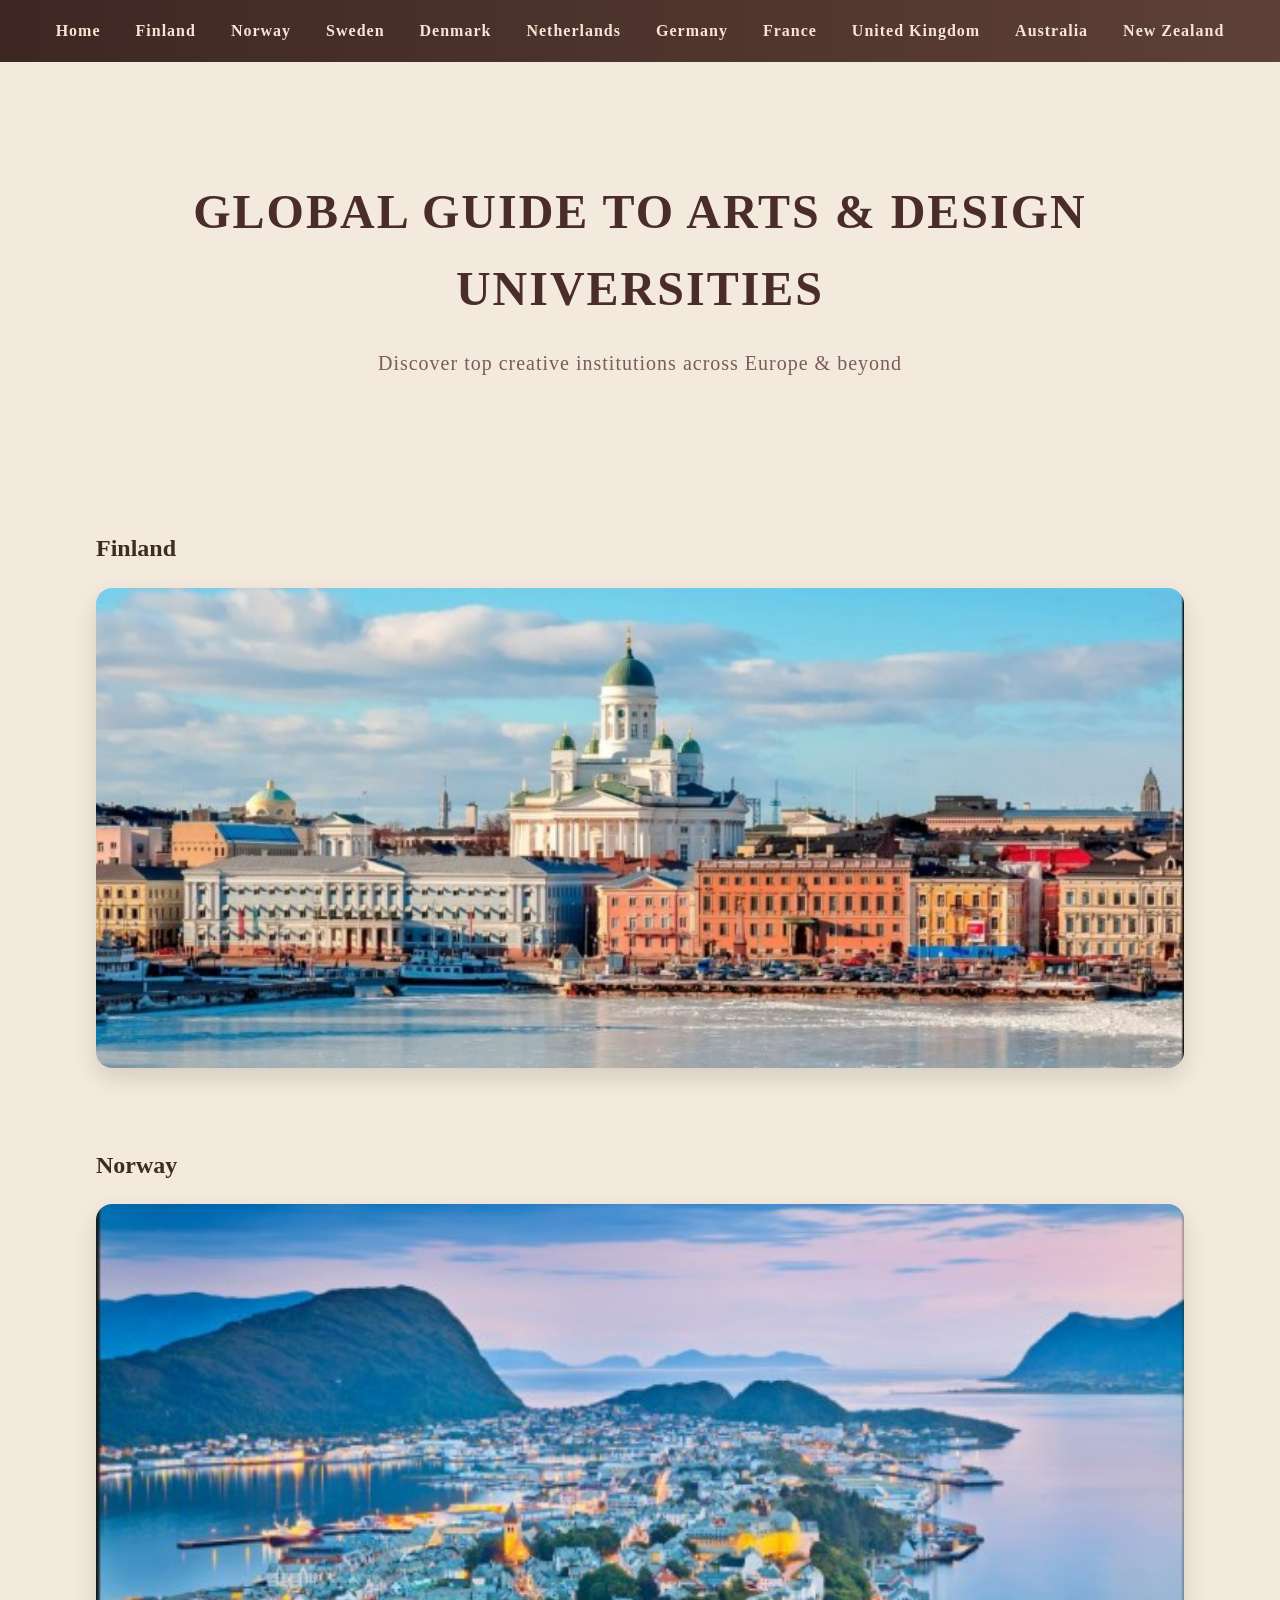
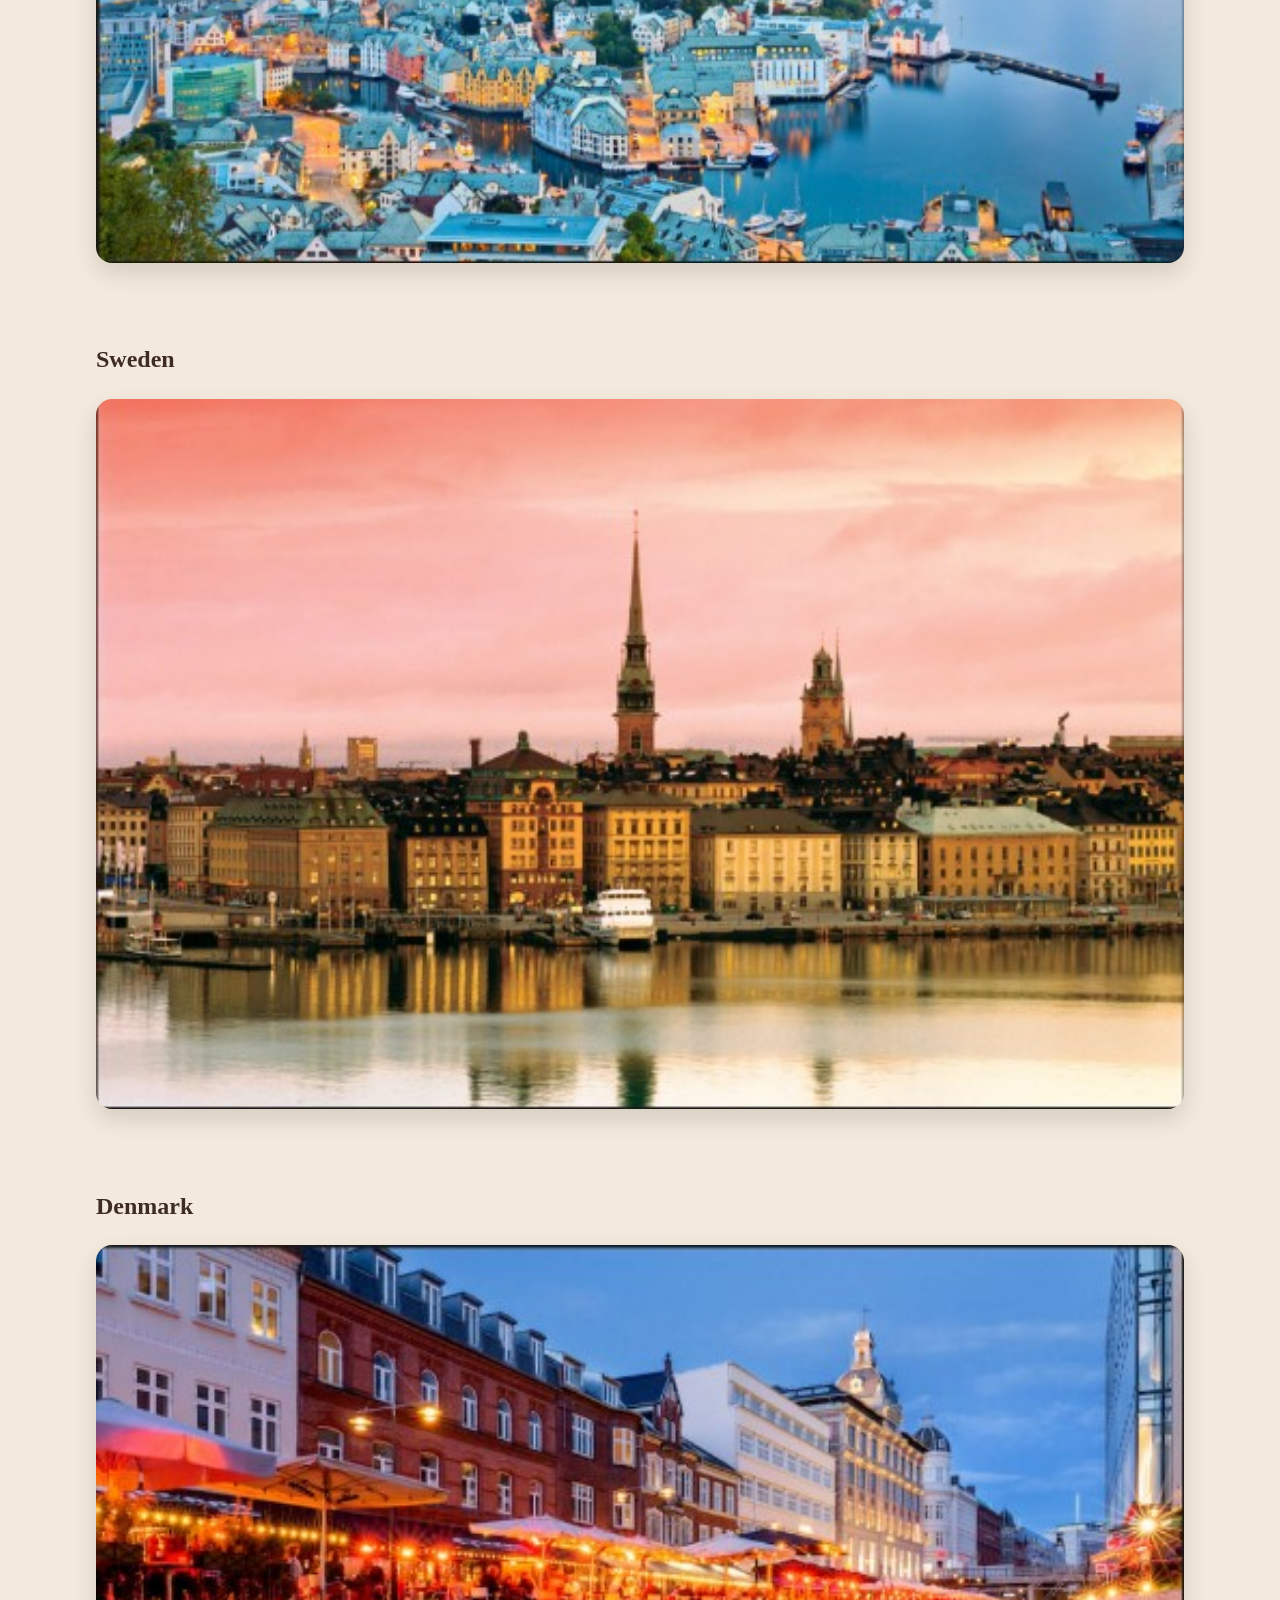
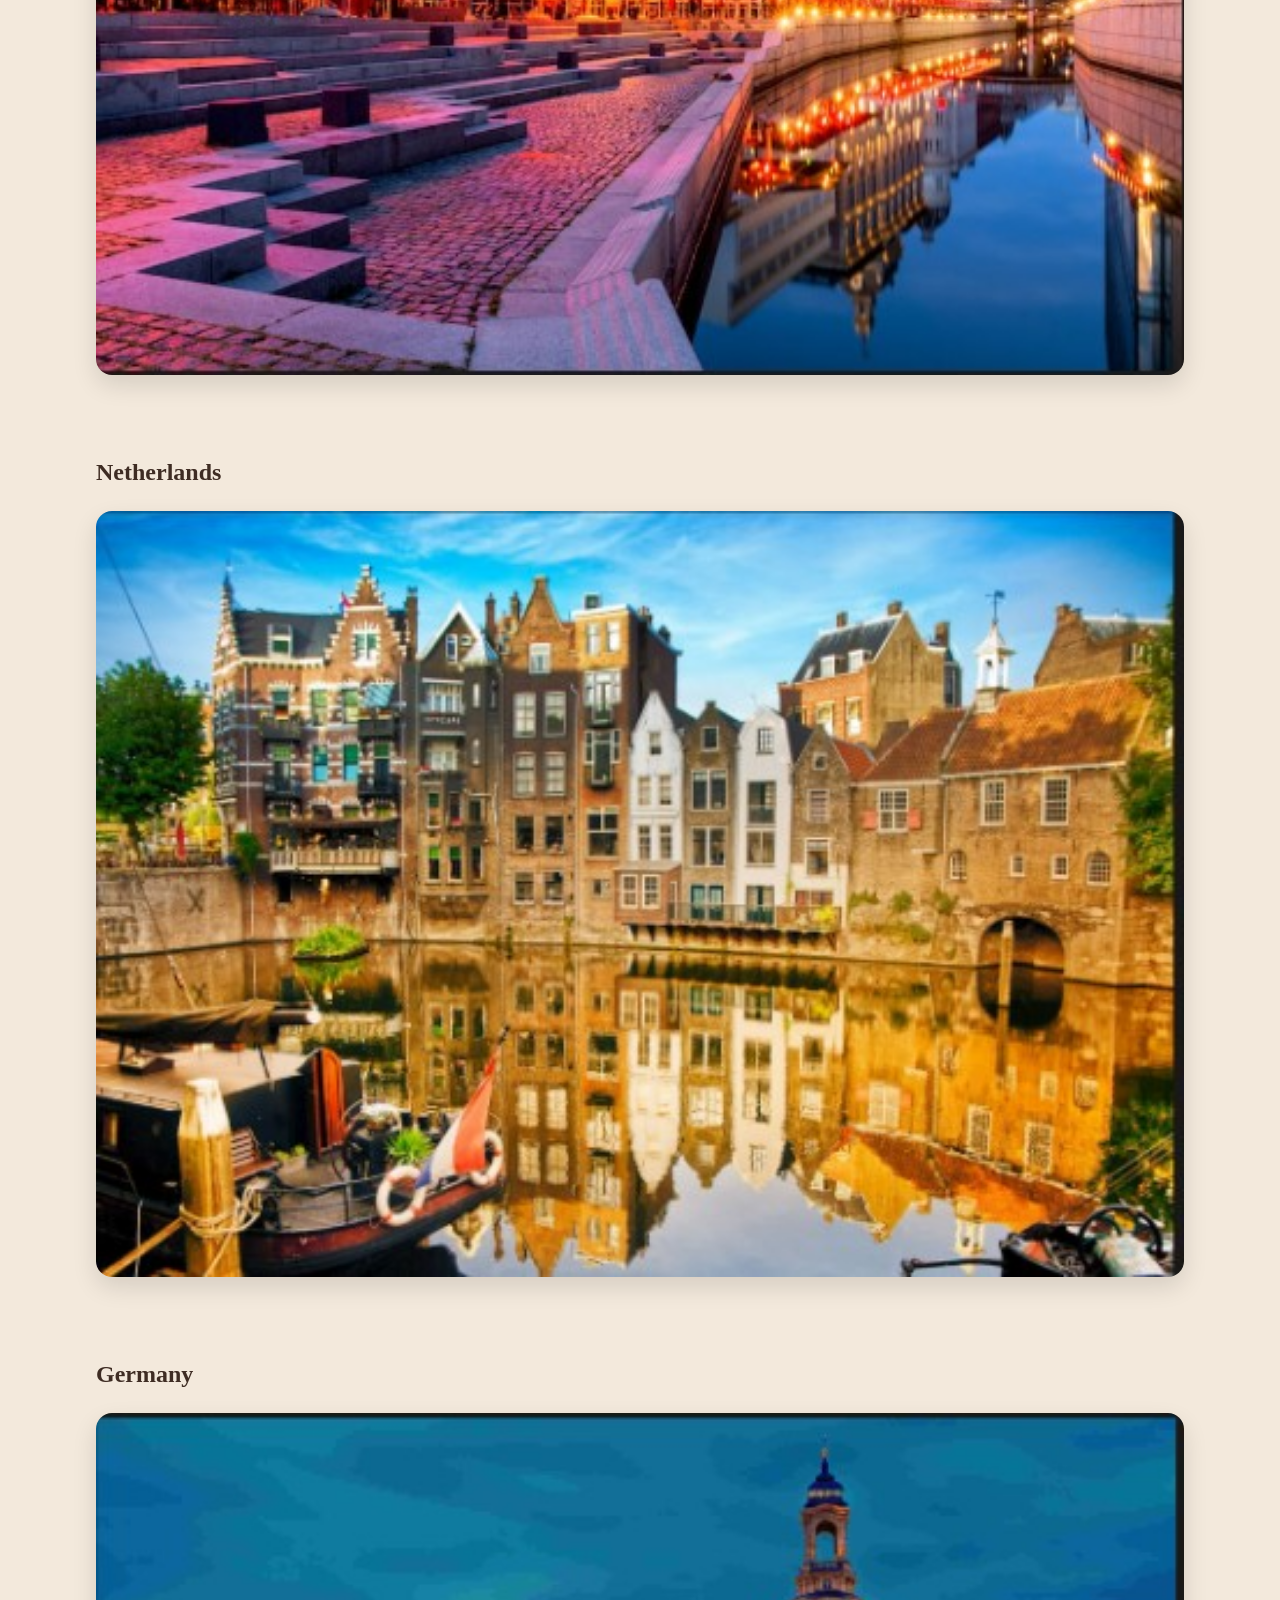
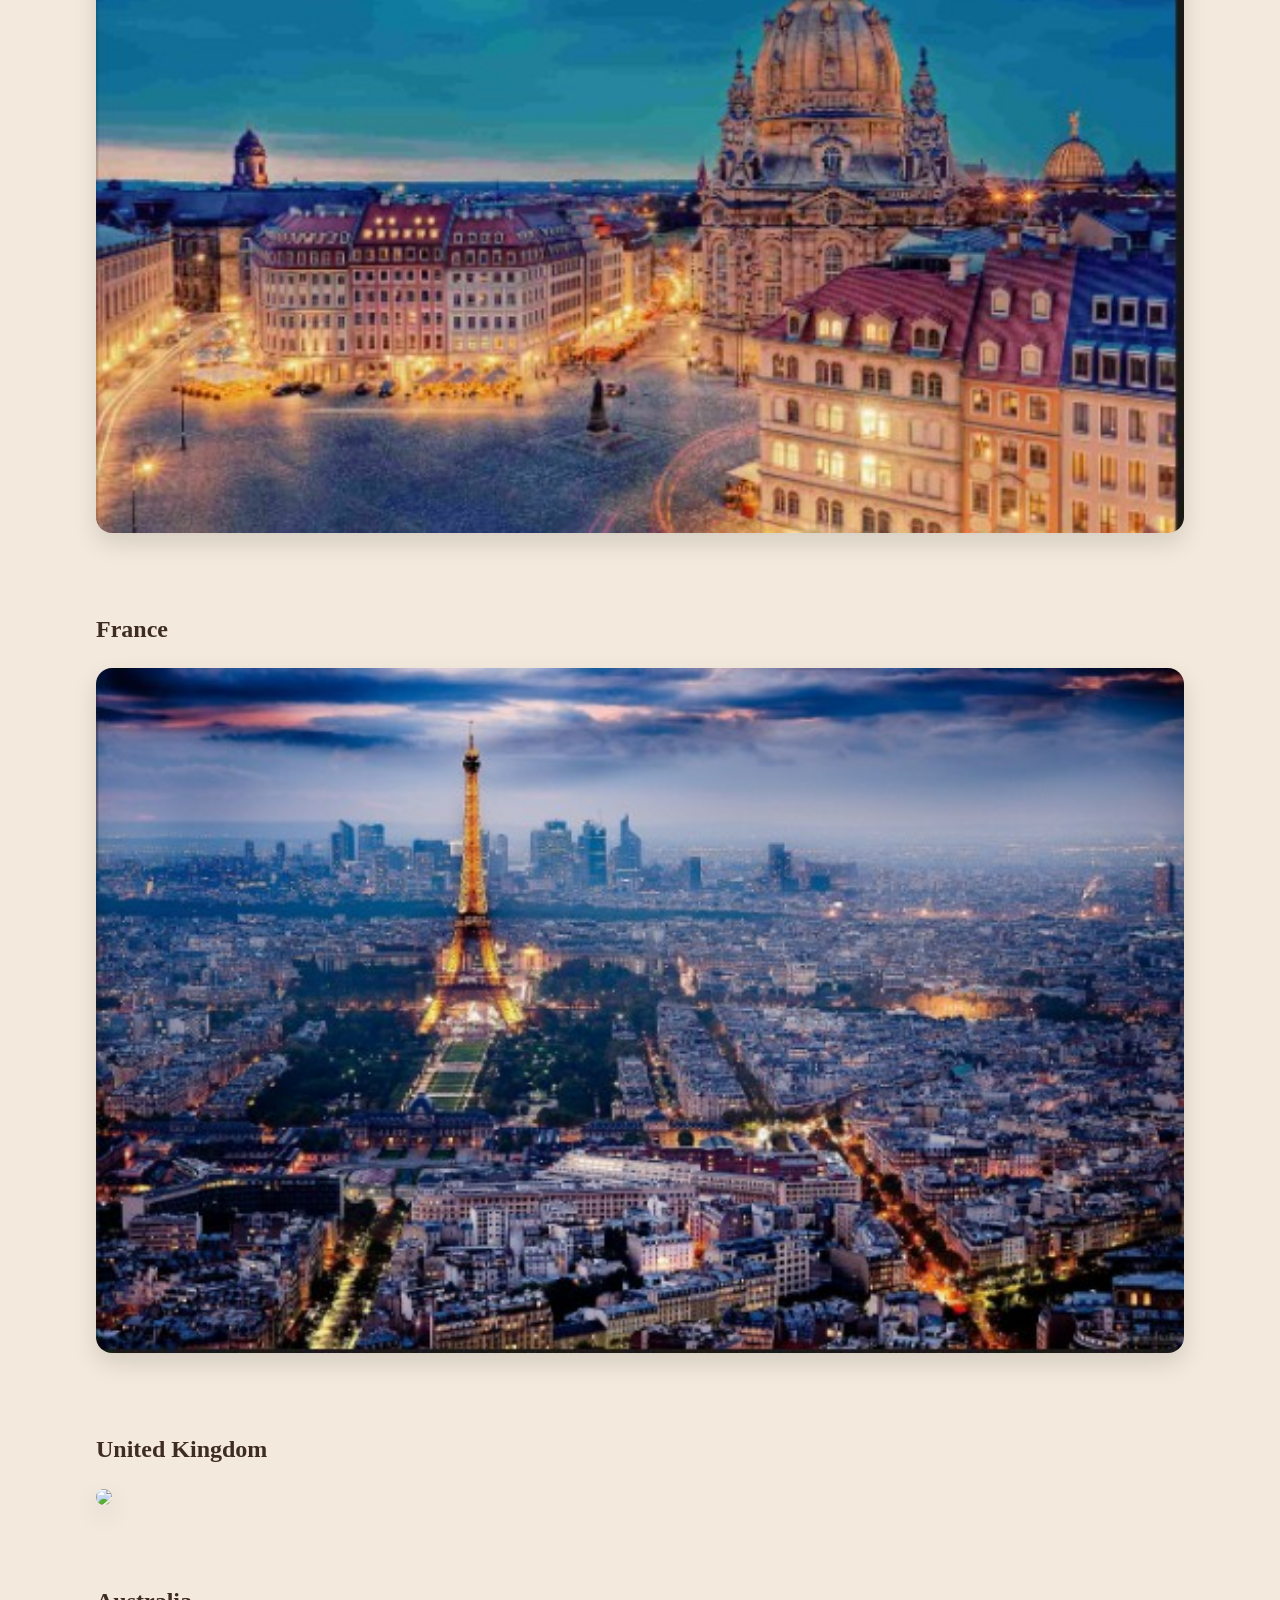
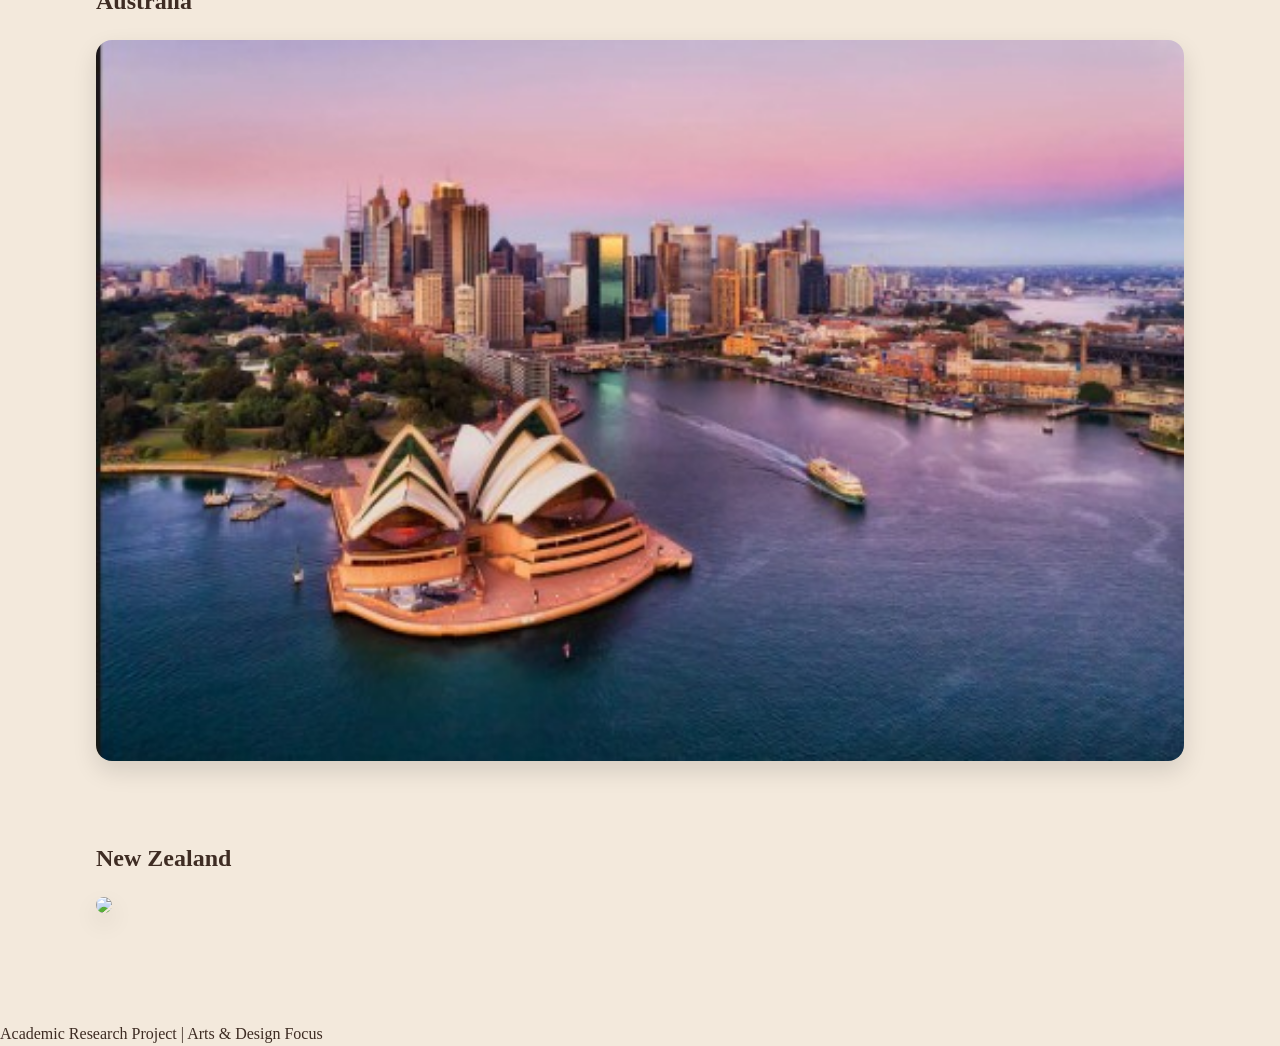
==== commit 3c104b7b: "Update index.html" ====
--- a/index.html
+++ b/index.html
@@ -3,6 +3,7 @@
   <head>
   <meta charset="UTF-8">
   <title>Home</title>
+  <link href="https://fonts.googleapis.com/css2?family=Playfair+Display:wght@600;700&family=Montserrat:wght@300;400;500&display=swap" rel="stylesheet">
   <link rel="stylesheet" href="style.css">
 </head>
 
--- a/style.css
+++ b/style.css
@@ -75,7 +75,26 @@
   margin-bottom: 50px;
   box-shadow: 0 10px 25px rgba(0,0,0,0.12);
 }
+/* INDEX HERO SECTION */
+.hero {
+    text-align: center;
+    padding: 80px 20px 60px;
+}
 
+.hero h1 {
+    font-size: 48px;
+    font-weight: 700;
+    letter-spacing: 2px;
+    text-transform: uppercase;
+    color: #4a2c2a;
+    margin-bottom: 20px;
+}
+
+.subtitle {
+    font-size: 20px;
+    color: #7a5c58;
+    letter-spacing: 1px;
+}
 /* UNIVERSITY CARD */
 .university {
   background: #fffaf5;
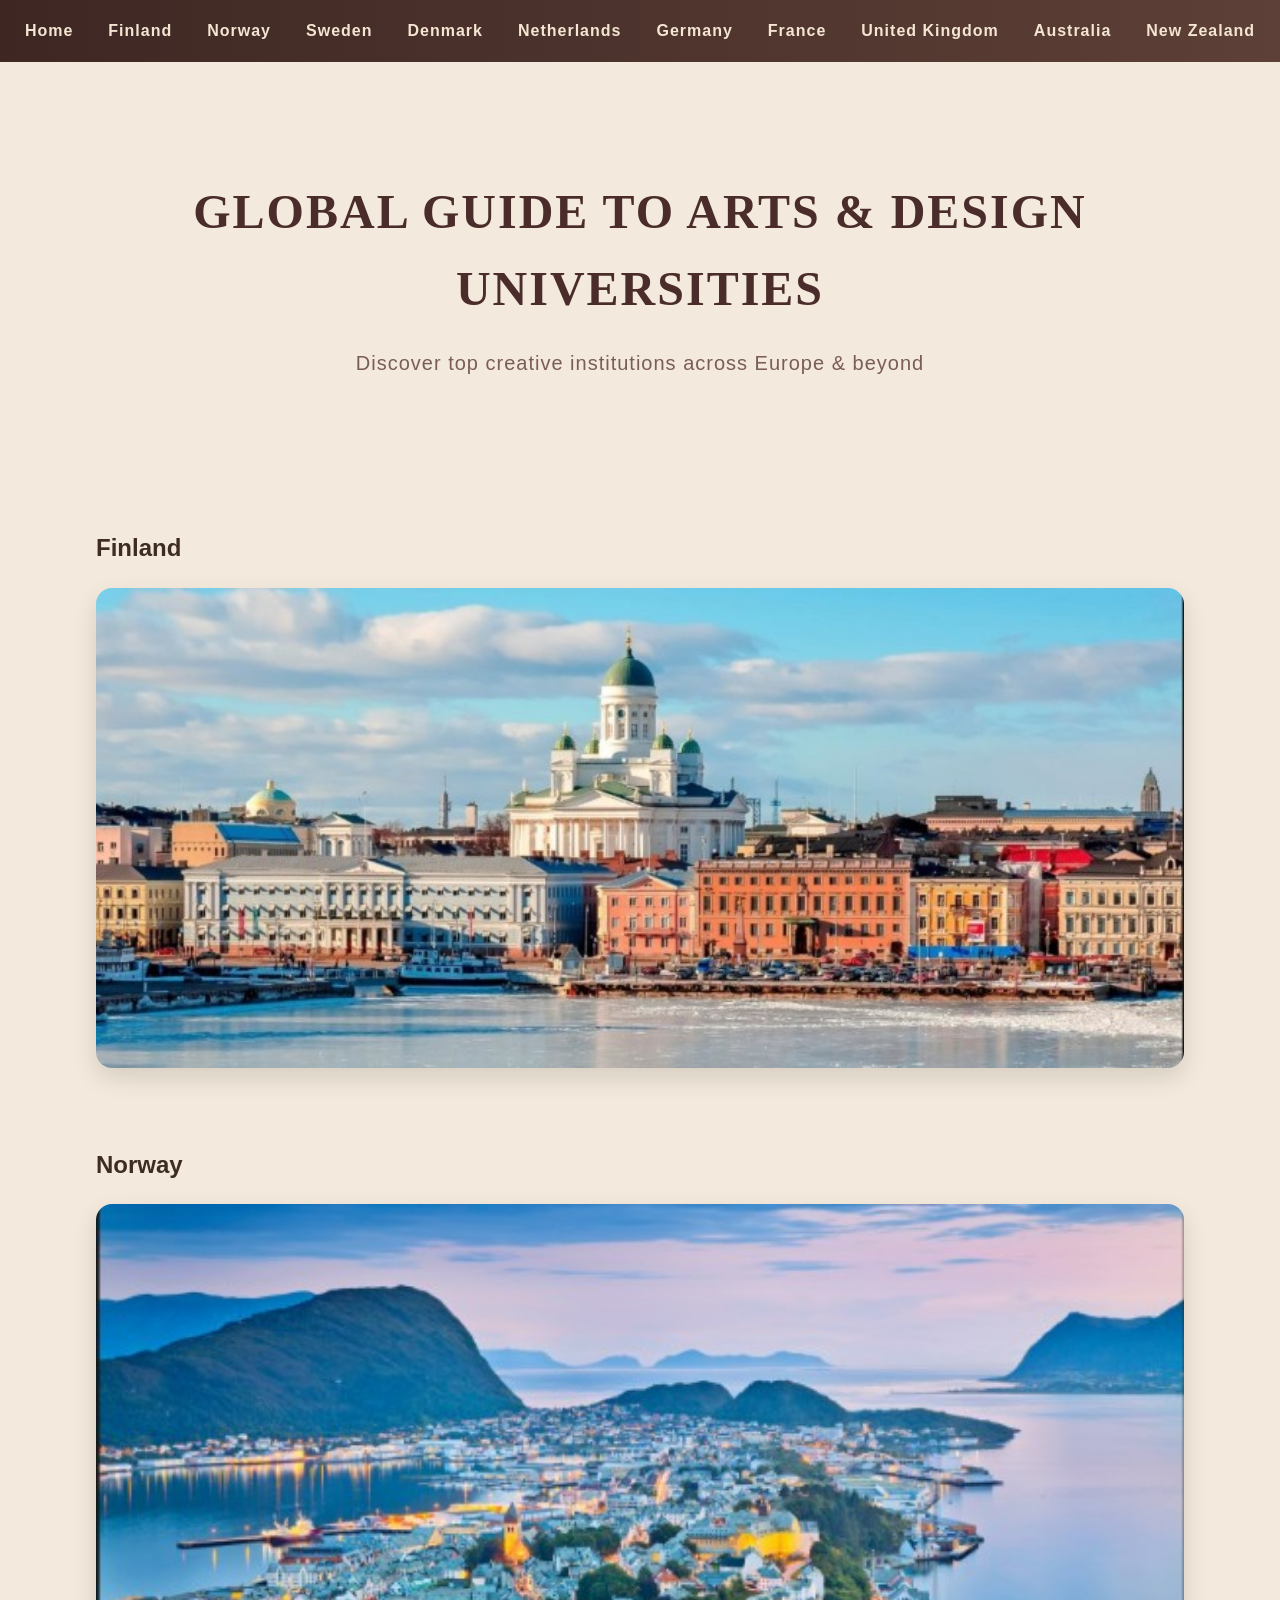
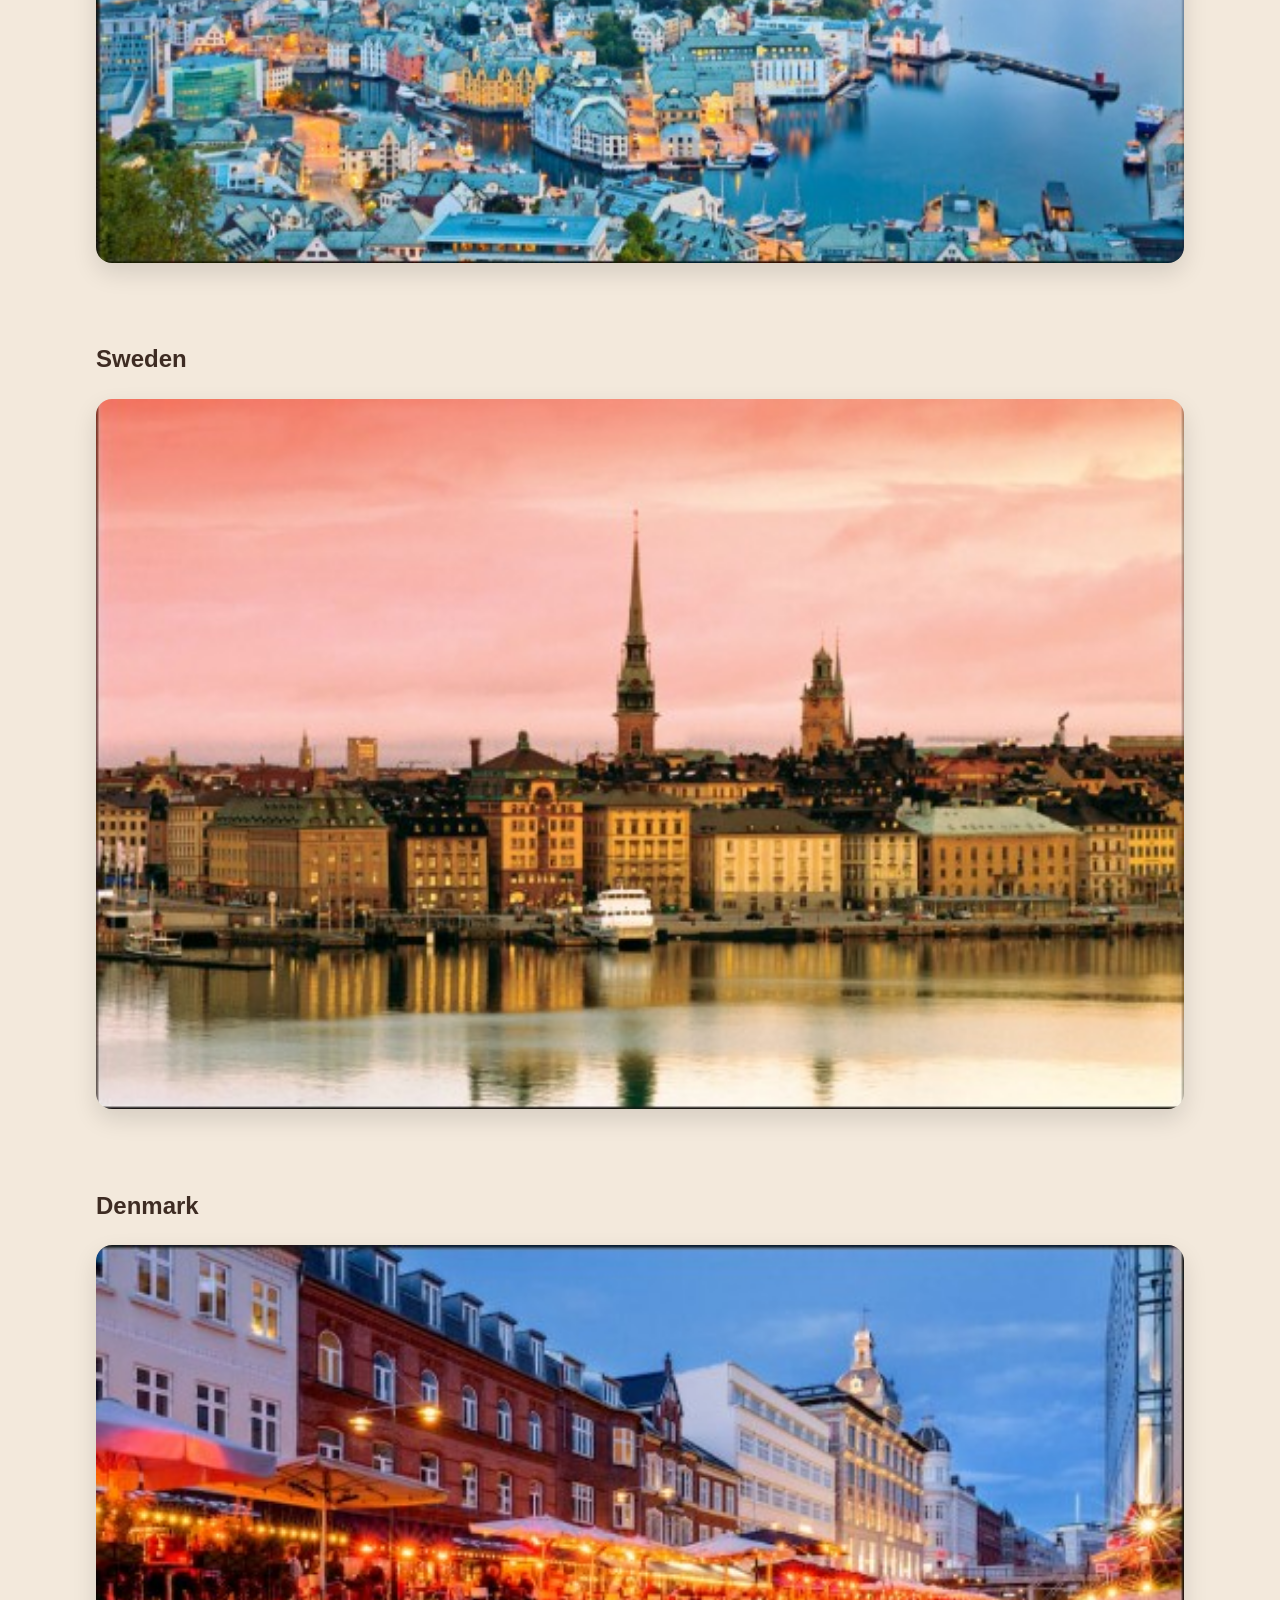
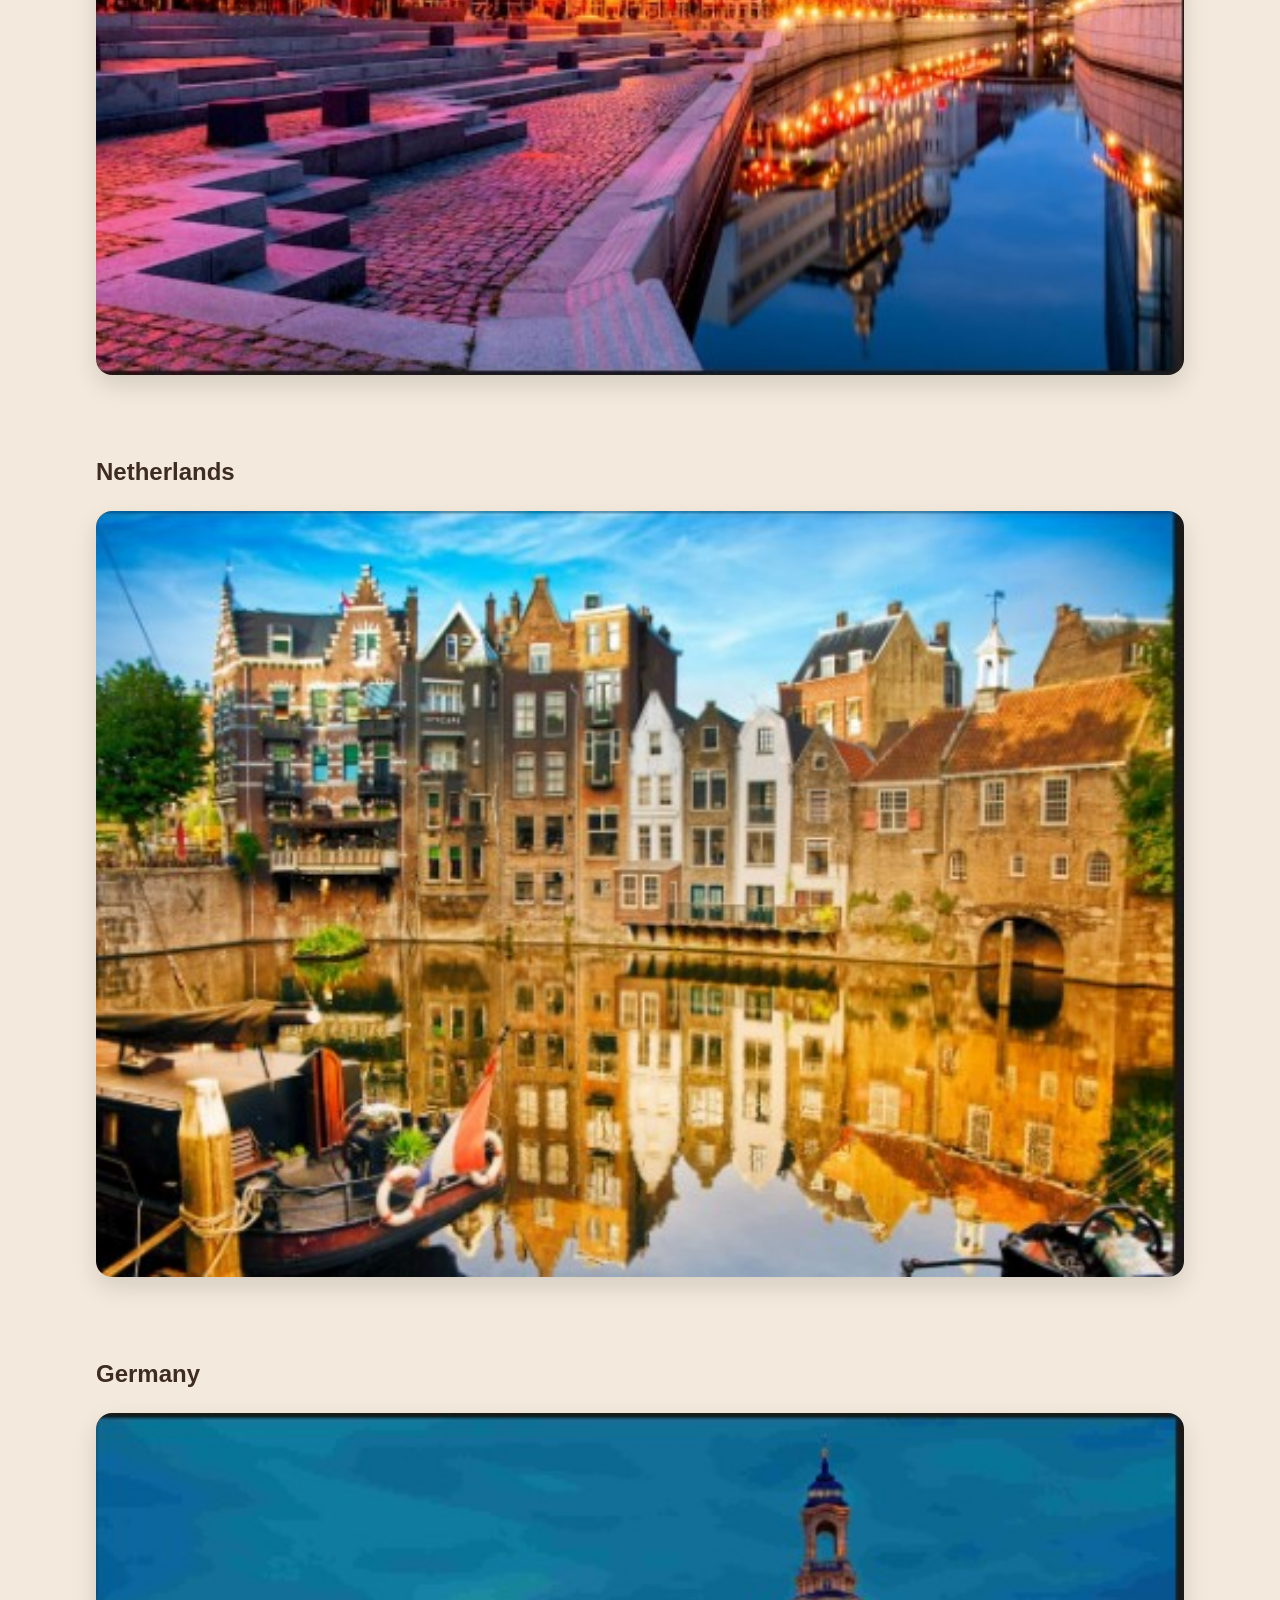
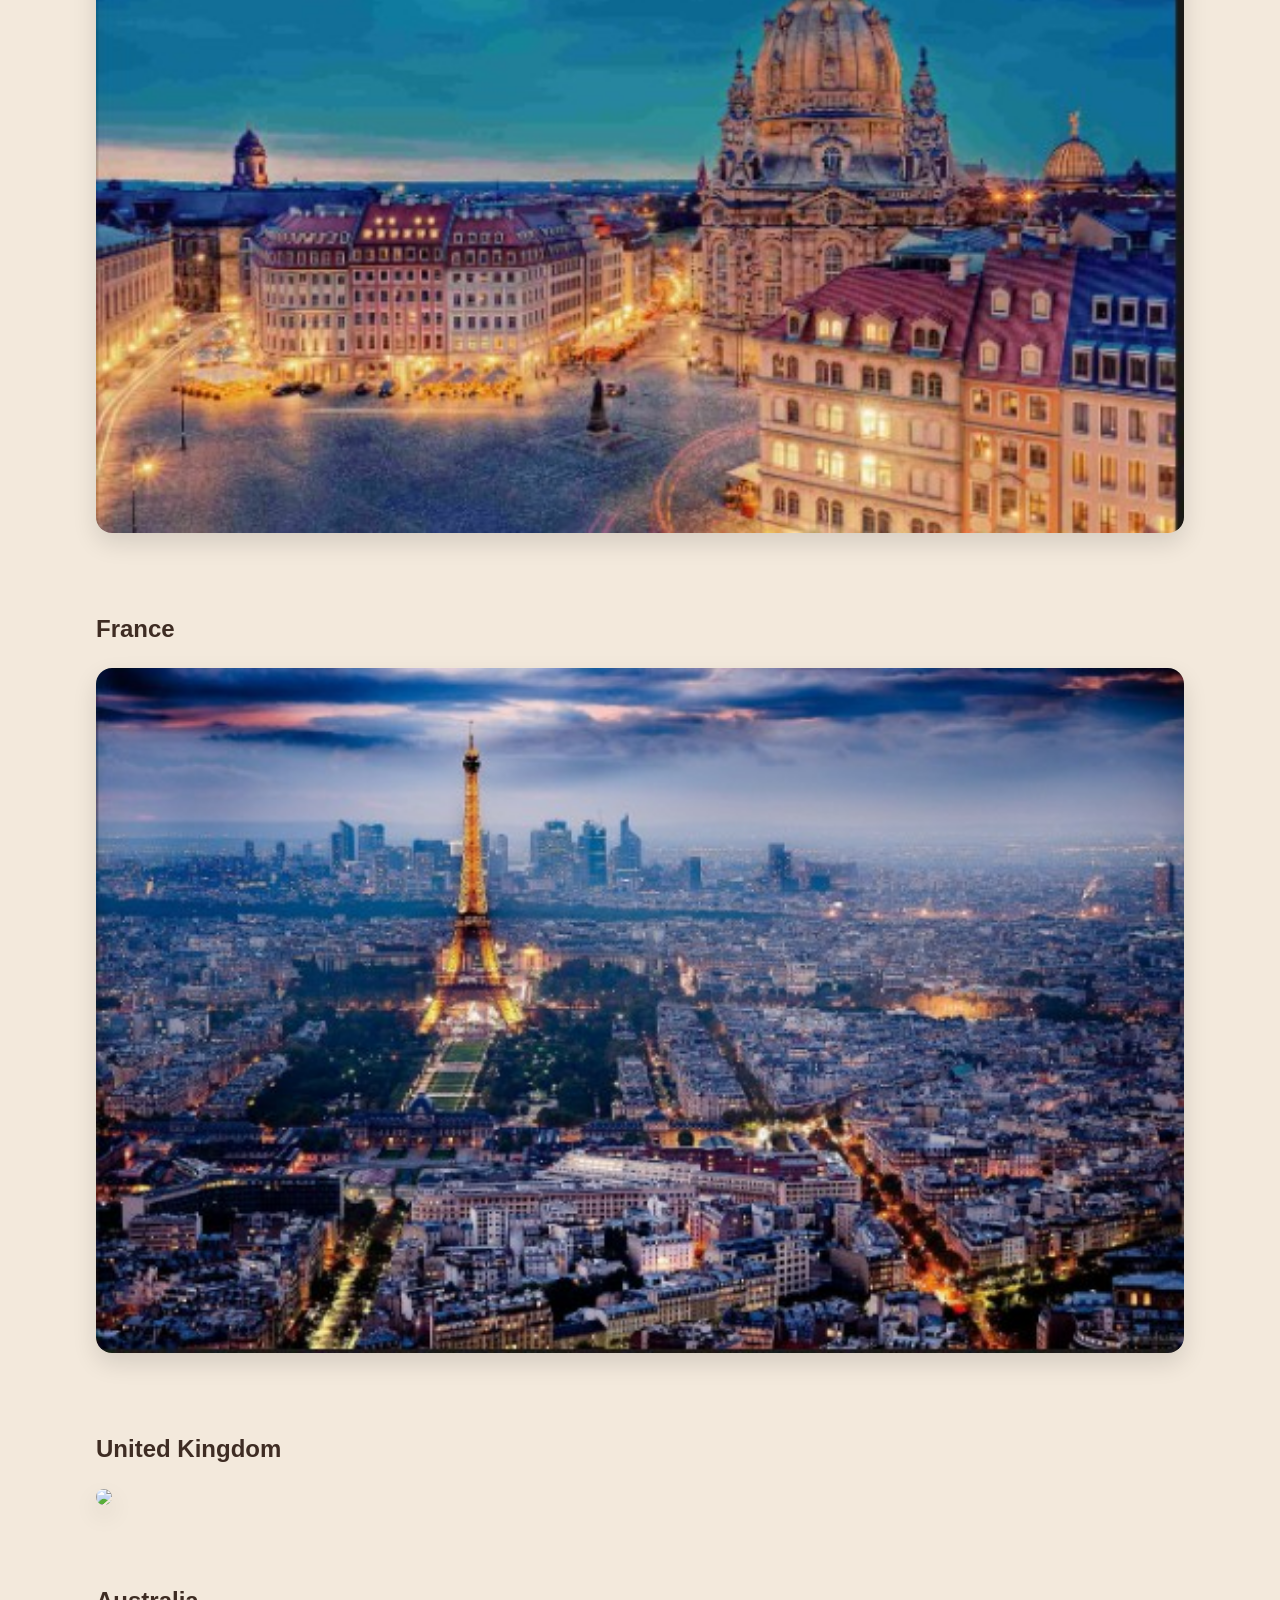
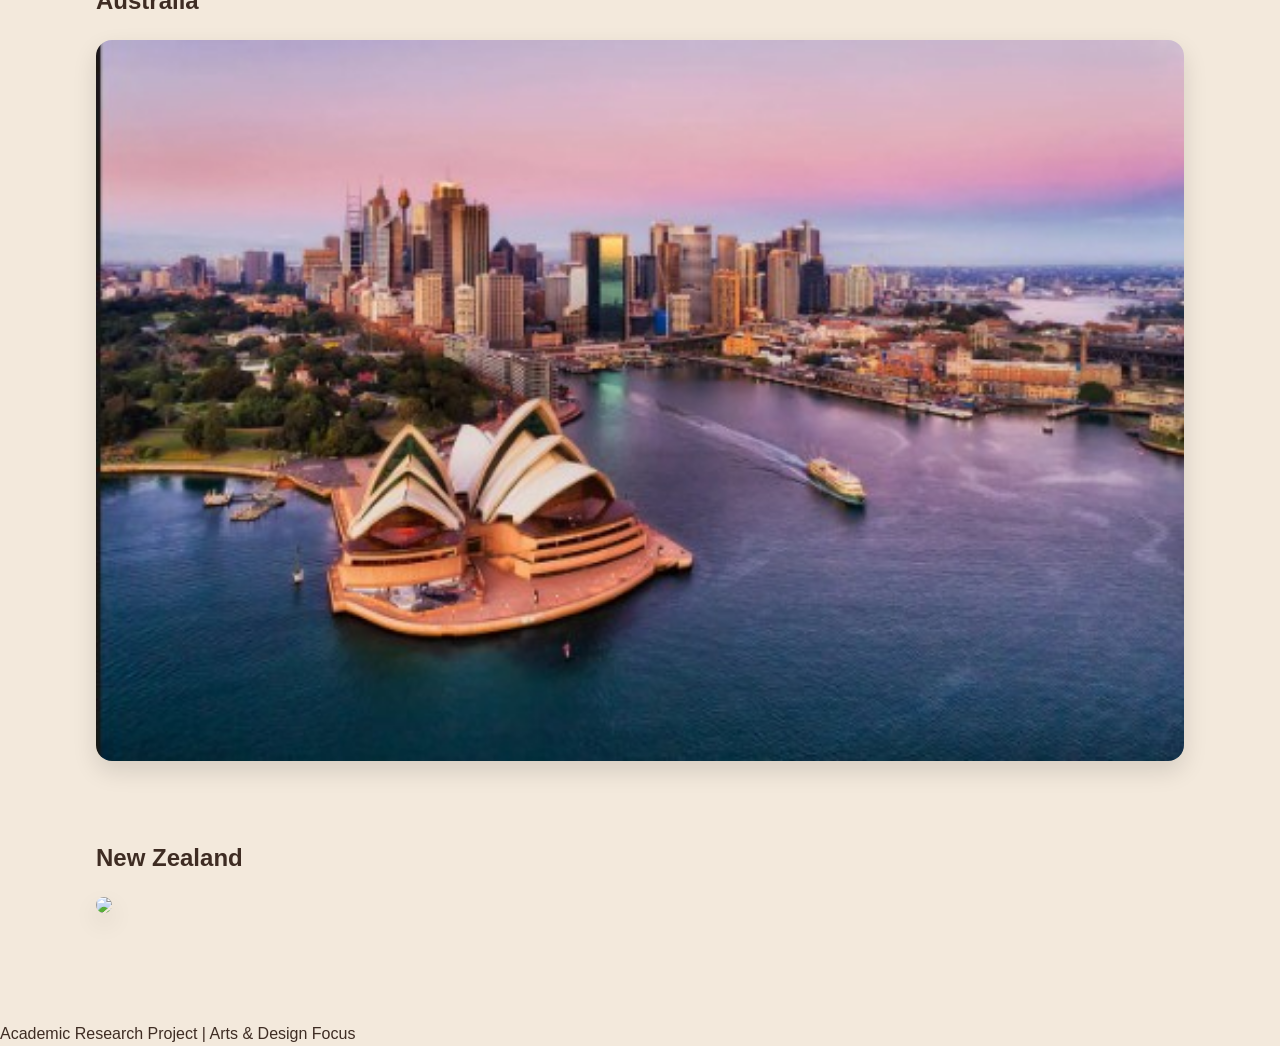
==== commit e249689c: "Update index.html" ====
--- a/index.html
+++ b/index.html
@@ -15,8 +15,8 @@
   <ul>
     <li><a href="index.html">Home</a></li>
     <li><a href="finland.html">Finland</a></li>
-    <li><a href="#norway">Norway</a></li>
-    <li><a href="#sweden">Sweden</a></li>
+    <li><a href="norway.html">Norway</a></li>
+    <li><a href="sweden.html">Sweden</a></li>
     <li><a href="#denmark">Denmark</a></li>
     <li><a href="#netherlands">Netherlands</a></li>
     <li><a href="#germany">Germany</a></li>
--- a/style.css
+++ b/style.css
@@ -1,7 +1,7 @@
 /* GENERAL */
 body {
   margin: 0;
-  font-family: 'Georgia', serif;
+  font-family: 'Montserrat', sans-serif;
   background-color: #f3e9dc;
   color: #3e2c23;
   line-height: 1.6;
@@ -88,6 +88,7 @@
     text-transform: uppercase;
     color: #4a2c2a;
     margin-bottom: 20px;
+    font-family: 'Playfair Display', serif;
 }
 
 .subtitle {
